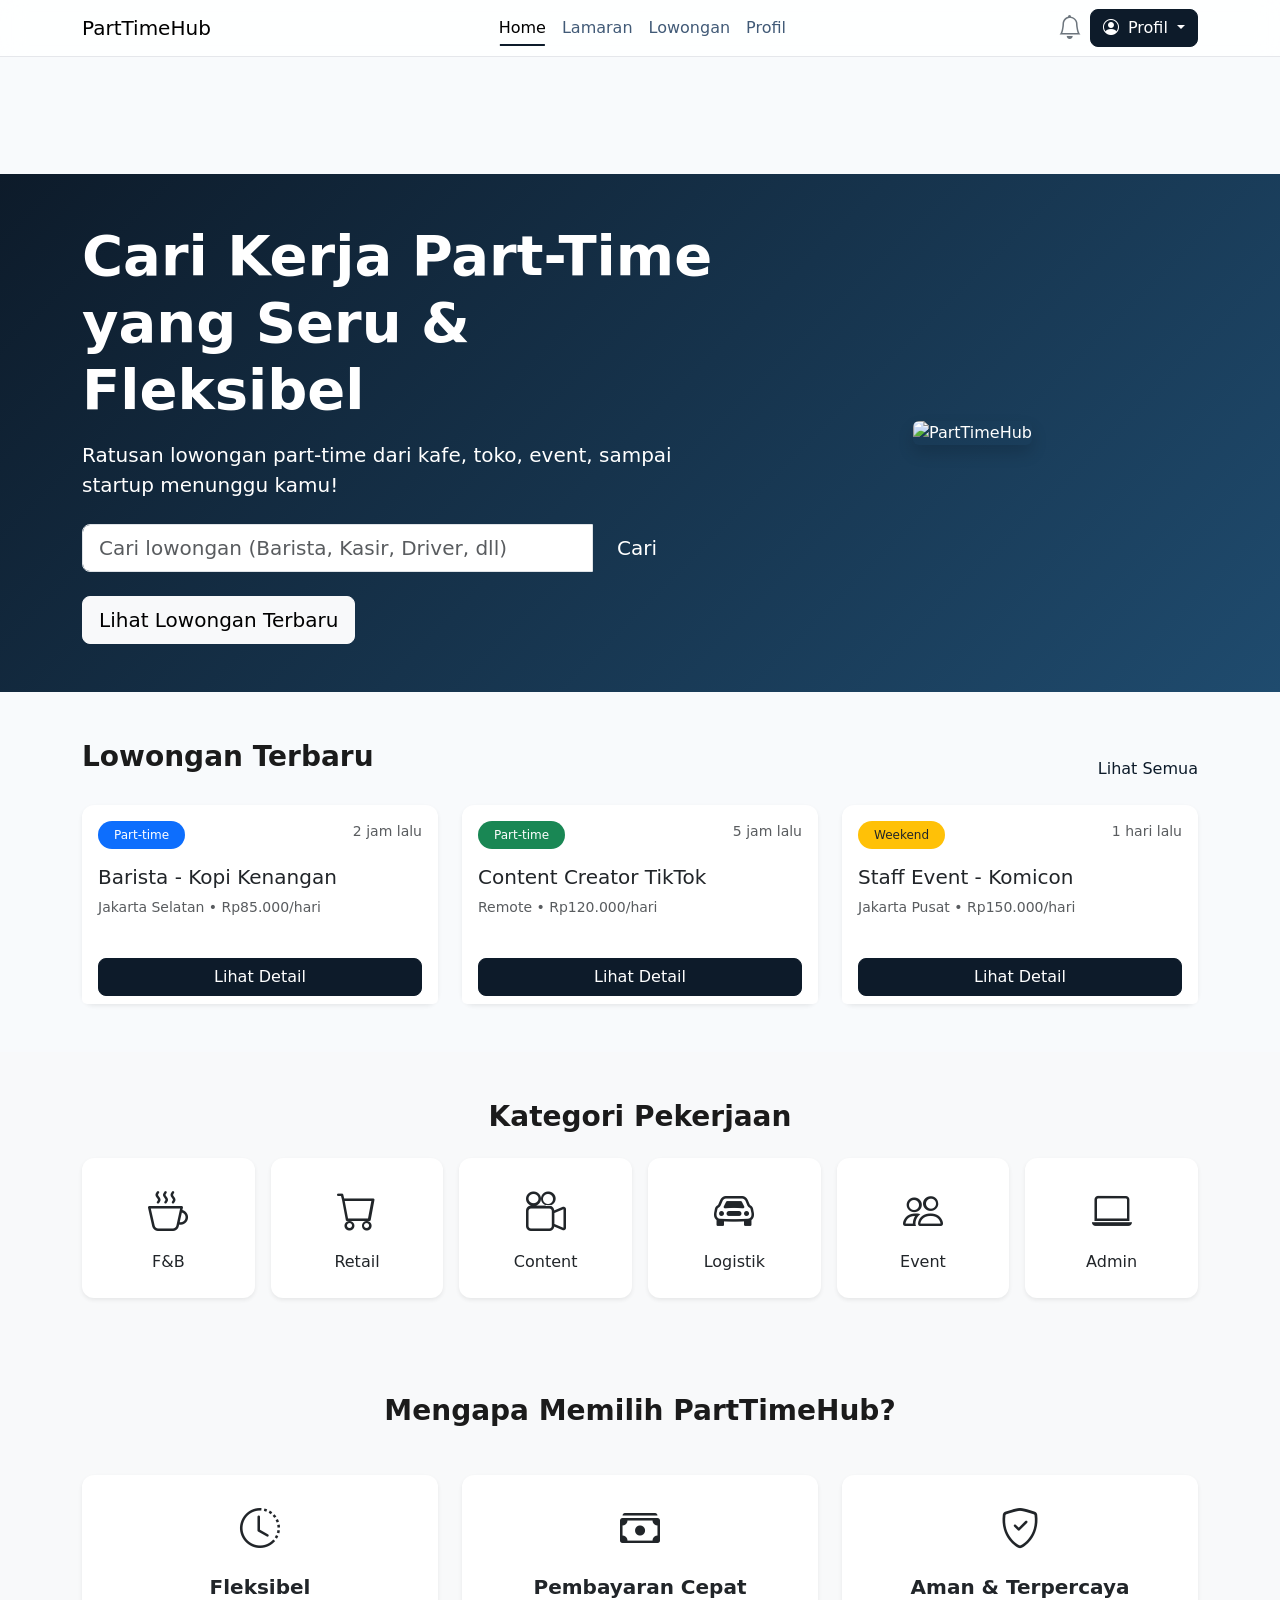
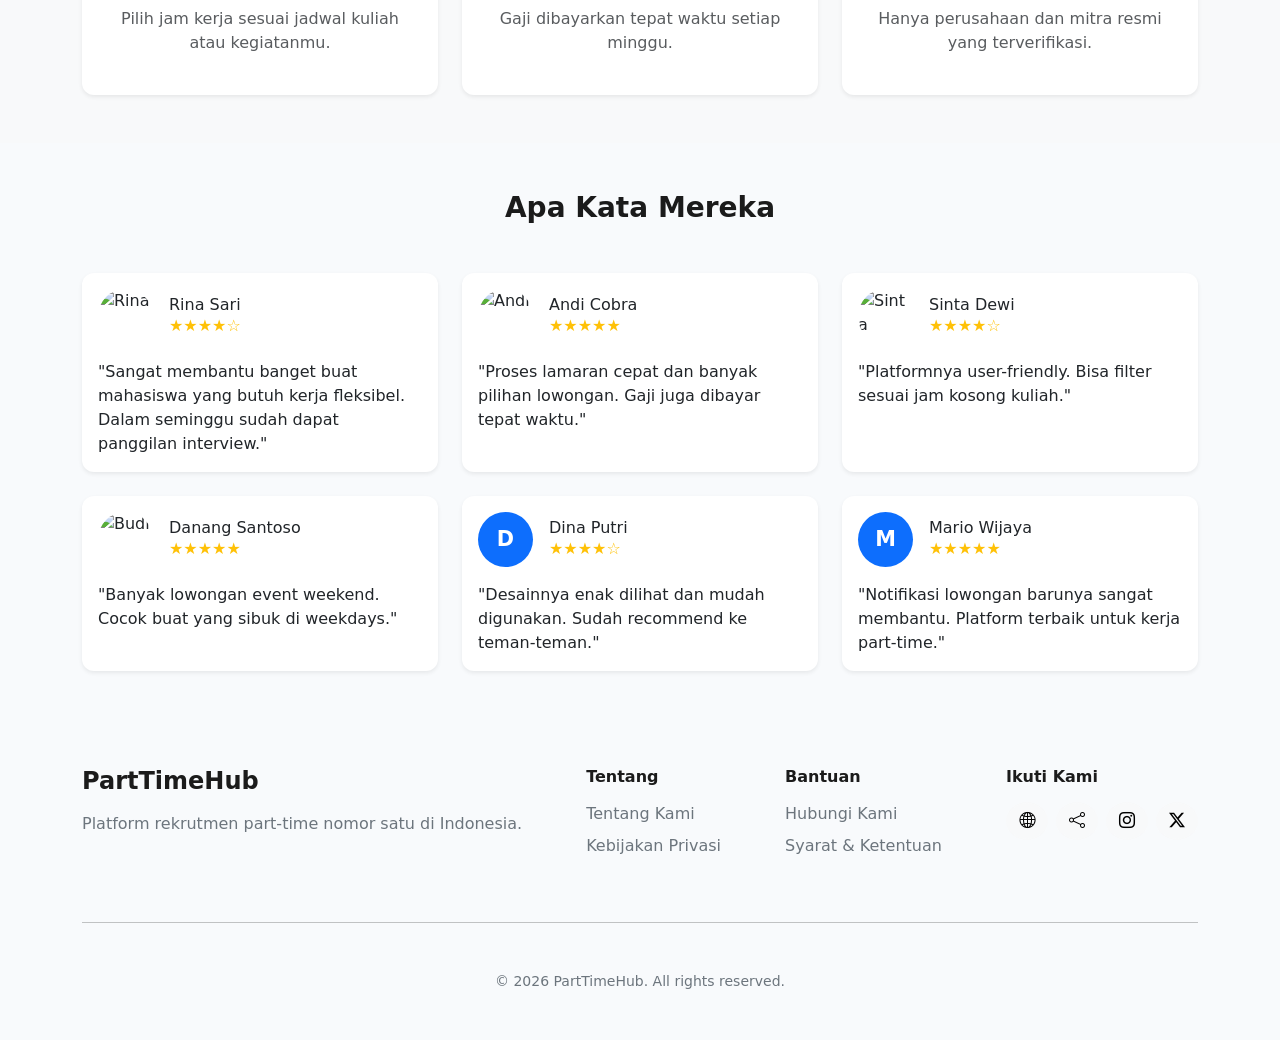
==== homepelamar.html @ 6fbb5d66 "Update homepelamar.html" ====
<!doctype html>
<html lang="en">
  <head>
    <meta charset="utf-8" />
    <meta name="viewport" content="width=device-width, initial-scale=1" />
    <title>PartTimeHub - Home Pelamar</title>
    <link href="https://cdn.jsdelivr.net/npm/bootstrap@5.3.8/dist/css/bootstrap.min.css" rel="stylesheet" />
    <link rel="stylesheet" href="https://cdn.jsdelivr.net/npm/bootstrap-icons@1.13.1/font/bootstrap-icons.min.css" />
    <link rel="stylesheet" href="style.css" />
  </head>
  <body>
    <!-- NAVBAR -->
    <nav class="navbar navbar-expand-lg fixed-top">
      <div class="container">
        <a class="navbar-brand" href="#">PartTimeHub</a>
        <div class="d-flex justify-content-between align-items-center">
          <ul class="navbar-nav">
            <li class="nav-item"><a class="nav-link active" href="homepelamar.html">Home</a></li>
            <li class="nav-item"><a class="nav-link" href="lamaranpelamar.html">Lamaran</a></li>
            <li class="nav-item"><a class="nav-link" href="lowonganpelamar.html">Lowongan</a></li>
            <li class="nav-item"><a class="nav-link" href="profilpelamar.html">Profil</a></li>
          </ul>
        </div>

        <div class="d-flex align-items-center gap-2">
          <i class="bi bi-bell fs-4 text-secondary"></i>
          <div class="dropdown">
            <button class="btn btn-primary dropdown-toggle" type="button" data-bs-toggle="dropdown">
              <i class="bi bi-person-circle me-1"></i> Profil
            </button>
            <ul class="dropdown-menu dropdown-menu-end">
              <li><a class="dropdown-item" href="profilpelamar.html">Profil Saya</a></li>
              <li><a class="dropdown-item" href="profilpelamar.html">Edit Profil</a></li>
              <li><hr class="dropdown-divider" /></li>
              <li><a class="dropdown-item text-danger" href="index.html">Keluar</a></li>
            </ul>
          </div>
        </div>
      </div>
    </nav>

    <!-- MAIN CONTENT -->
    <main style="margin-top: 90px;">
      
      <!-- HERO -->
      <section class="py-5" style="background: linear-gradient(135deg, #0d1b2a 0%, #1f4b6e 100%); color: white;">
        <div class="container">
          <div class="row align-items-center min-vh-75">
            <div class="col-lg-7">
              <h1 class="display-4 fw-bold mb-3">Cari Kerja Part-Time<br>yang Seru & Fleksibel</h1>
              <p class="lead mb-4">Ratusan lowongan part-time dari kafe, toko, event, sampai startup menunggu kamu!</p>
              
              <div class="input-group input-group-lg mb-4" style="max-width: 600px;">
                <input type="text" class="form-control" placeholder="Cari lowongan (Barista, Kasir, Driver, dll)" />
                <a href="lowonganpelamar.html" class="btn btn-accent px-4 text-white">Cari</a>
              </div>
              
              <a href="lowonganpelamar.html" class="btn btn-light btn-lg">Lihat Lowongan Terbaru</a>
            </div>
            <div class="col-lg-5 text-center">
              <img src="https://picsum.photos/id/1015/520/400" class="img-fluid rounded shadow" alt="PartTimeHub">
            </div>
          </div>
        </div>
      </section>

      <!-- LOWONGAN TERBARU -->
      <section class="py-5">
        <div class="container">
          <div class="d-flex justify-content-between align-items-end mb-4">
            <h3 class="fw-bold">Lowongan Terbaru</h3>
            <a href="lowonganpelamar.html" class="text-decoration-none">Lihat Semua</a>
          </div>
          
          <div class="row g-4">
            <div class="col-lg-4 col-md-6">
              <div class="card h-100 border-0 shadow-sm">
                <div class="card-body">
                  <div class="d-flex justify-content-between">
                    <span class="badge bg-primary">Part-time</span>
                    <span class="text-muted small">2 jam lalu</span>
                  </div>
                  <h5 class="mt-3 mb-2">Barista - Kopi Kenangan</h5>
                  <p class="text-muted small">Jakarta Selatan • Rp85.000/hari</p>
                </div>
                <div class="card-footer bg-white border-0">
                  <a href="lowonganpelamar.html" class="btn btn-primary w-100">Lihat Detail</a>
                </div>
              </div>
            </div>

            <div class="col-lg-4 col-md-6">
              <div class="card h-100 border-0 shadow-sm">
                <div class="card-body">
                  <div class="d-flex justify-content-between">
                    <span class="badge bg-success">Part-time</span>
                    <span class="text-muted small">5 jam lalu</span>
                  </div>
                  <h5 class="mt-3 mb-2">Content Creator TikTok</h5>
                  <p class="text-muted small">Remote • Rp120.000/hari</p>
                </div>
                <div class="card-footer bg-white border-0">
                  <a href="lowonganpelamar.html" class="btn btn-primary w-100">Lihat Detail</a>
                </div>
              </div>
            </div>

            <div class="col-lg-4 col-md-6">
              <div class="card h-100 border-0 shadow-sm">
                <div class="card-body">
                  <div class="d-flex justify-content-between">
                    <span class="badge bg-warning text-dark">Weekend</span>
                    <span class="text-muted small">1 hari lalu</span>
                  </div>
                  <h5 class="mt-3 mb-2">Staff Event - Komicon</h5>
                  <p class="text-muted small">Jakarta Pusat • Rp150.000/hari</p>
                </div>
                <div class="card-footer bg-white border-0">
                  <a href="lowonganpelamar.html" class="btn btn-primary w-100">Lihat Detail</a>
                </div>
              </div>
            </div>
          </div>
        </div>
      </section>

      <!-- KATEGORI -->
      <section class="py-5 bg-light">
        <div class="container">
          <h3 class="fw-bold text-center mb-4">Kategori Pekerjaan</h3>
          <div class="row g-3 text-center">
            <div class="col-6 col-md-3 col-lg-2"><div class="card h-100 py-4 border-0 shadow-sm"><i class="bi bi-cup-hot fs-1 text-accent"></i><p class="mt-2 mb-0 fw-medium">F&B</p></div></div>
            <div class="col-6 col-md-3 col-lg-2"><div class="card h-100 py-4 border-0 shadow-sm"><i class="bi bi-cart fs-1 text-accent"></i><p class="mt-2 mb-0 fw-medium">Retail</p></div></div>
            <div class="col-6 col-md-3 col-lg-2"><div class="card h-100 py-4 border-0 shadow-sm"><i class="bi bi-camera-reels fs-1 text-accent"></i><p class="mt-2 mb-0 fw-medium">Content</p></div></div>
            <div class="col-6 col-md-3 col-lg-2"><div class="card h-100 py-4 border-0 shadow-sm"><i class="bi bi-car-front fs-1 text-accent"></i><p class="mt-2 mb-0 fw-medium">Logistik</p></div></div>
            <div class="col-6 col-md-3 col-lg-2"><div class="card h-100 py-4 border-0 shadow-sm"><i class="bi bi-people fs-1 text-accent"></i><p class="mt-2 mb-0 fw-medium">Event</p></div></div>
            <div class="col-6 col-md-3 col-lg-2"><div class="card h-100 py-4 border-0 shadow-sm"><i class="bi bi-laptop fs-1 text-accent"></i><p class="mt-2 mb-0 fw-medium">Admin</p></div></div>
          </div>
        </div>
      </section>

            <!-- MENGAPA MEMILIH PARTTIMEHUB -->
      <section class="py-5 bg-light">
        <div class="container">
          <h3 class="fw-bold text-center mb-5">Mengapa Memilih PartTimeHub?</h3>
          <div class="row g-4">

            <div class="col-lg-4 col-md-6">
              <div class="card h-100 border-0 shadow-sm text-center p-4">
                <i class="bi bi-clock-history fs-1 text-accent mb-3"></i>
                <h5 class="fw-bold">Fleksibel</h5>
                <p class="text-muted">Pilih jam kerja sesuai jadwal kuliah atau kegiatanmu.</p>
              </div>
            </div>

            <div class="col-lg-4 col-md-6">
              <div class="card h-100 border-0 shadow-sm text-center p-4">
                <i class="bi bi-cash-stack fs-1 text-accent mb-3"></i>
                <h5 class="fw-bold">Pembayaran Cepat</h5>
                <p class="text-muted">Gaji dibayarkan tepat waktu setiap minggu.</p>
              </div>
            </div>

            <div class="col-lg-4 col-md-6">
              <div class="card h-100 border-0 shadow-sm text-center p-4">
                <i class="bi bi-shield-check fs-1 text-accent mb-3"></i>
                <h5 class="fw-bold">Aman & Terpercaya</h5>
                <p class="text-muted">Hanya perusahaan dan mitra resmi yang terverifikasi.</p>
              </div>
            </div>

          </div>
        </div>
      </section>

            <!-- REVIEW -->
      <section class="py-5">
        <div class="container">
          <h3 class="fw-bold text-center mb-5">Apa Kata Mereka</h3>
          
          <div class="row g-4">

            <!-- Foto Profil -->
            <div class="col-lg-4 col-md-6">
              <div class="card h-100 border-0 shadow-sm">
                <div class="card-body">
                  <div class="d-flex align-items-center mb-3">
                    <img src="https://encrypted-tbn0.gstatic.com/images?q=tbn:ANd9GcQ6HtnOno9IbTDYhmvbXClm6KJe0BynRRf1pZ3Mh5lPdQ&s" class="rounded-circle" width="55" height="55" alt="Rina">
                    <div class="ms-3">
                      <h6 class="mb-0">Rina Sari</h6>
                      <div class="text-warning">★★★★☆</div>
                    </div>
                  </div>
                  <p class="mb-0">"Sangat membantu banget buat mahasiswa yang butuh kerja fleksibel. Dalam seminggu sudah dapat panggilan interview."</p>
                </div>
              </div>
            </div>

            <div class="col-lg-4 col-md-6">
              <div class="card h-100 border-0 shadow-sm">
                <div class="card-body">
                  <div class="d-flex align-items-center mb-3">
                    <img src="https://encrypted-tbn0.gstatic.com/images?q=tbn:ANd9GcQN44lD7IvdKfataVqY8pbBdF7QvOU-wyWhz1LwLs17uihg-aZVG5OFeNk&s=10" class="rounded-circle" width="55" height="55" alt="Andi">
                    <div class="ms-3">
                      <h6 class="mb-0">Andi Cobra</h6>
                      <div class="text-warning">★★★★★</div>
                    </div>
                  </div>
                  <p class="mb-0">"Proses lamaran cepat dan banyak pilihan lowongan. Gaji juga dibayar tepat waktu."</p>
                </div>
              </div>
            </div>

            <div class="col-lg-4 col-md-6">
              <div class="card h-100 border-0 shadow-sm">
                <div class="card-body">
                  <div class="d-flex align-items-center mb-3">
                    <img src="https://i.pinimg.com/236x/d5/de/7b/d5de7b42560c95c752013aca3267345b.jpg" class="rounded-circle" width="55" height="55" alt="Sinta">
                    <div class="ms-3">
                      <h6 class="mb-0">Sinta Dewi</h6>
                      <div class="text-warning">★★★★☆</div>
                    </div>
                  </div>
                  <p class="mb-0">"Platformnya user-friendly. Bisa filter sesuai jam kosong kuliah."</p>
                </div>
              </div>
            </div>

            <div class="col-lg-4 col-md-6">
              <div class="card h-100 border-0 shadow-sm">
                <div class="card-body">
                  <div class="d-flex align-items-center mb-3">
                    <img src="https://encrypted-tbn0.gstatic.com/images?q=tbn:ANd9GcTEp83tcfi84MyHrpbs8O5TTGmdVVI8pF9ZLukH0fkGiST_4VVEjJopps4&s=10" class="rounded-circle" width="55" height="55" alt="Budi">
                    <div class="ms-3">
                      <h6 class="mb-0">Danang Santoso</h6>
                      <div class="text-warning">★★★★★</div>
                    </div>
                  </div>
                  <p class="mb-0">"Banyak lowongan event weekend. Cocok buat yang sibuk di weekdays."</p>
                </div>
              </div>
            </div>

            <!-- Avatar Inisial -->
            <div class="col-lg-4 col-md-6">
              <div class="card h-100 border-0 shadow-sm">
                <div class="card-body">
                  <div class="d-flex align-items-center mb-3">
                    <div class="rounded-circle bg-primary text-white d-flex align-items-center justify-content-center fw-bold" style="width: 55px; height: 55px; font-size: 1.3rem;">D</div>
                    <div class="ms-3">
                      <h6 class="mb-0">Dina Putri</h6>
                      <div class="text-warning">★★★★☆</div>
                    </div>
                  </div>
                  <p class="mb-0">"Desainnya enak dilihat dan mudah digunakan. Sudah recommend ke teman-teman."</p>
                </div>
              </div>
            </div>

            <div class="col-lg-4 col-md-6">
              <div class="card h-100 border-0 shadow-sm">
                <div class="card-body">
                  <div class="d-flex align-items-center mb-3">
                    <div class="rounded-circle bg-primary text-white d-flex align-items-center justify-content-center fw-bold" style="width: 55px; height: 55px; font-size: 1.3rem;">M</div>
                    <div class="ms-3">
                      <h6 class="mb-0">Mario Wijaya</h6>
                      <div class="text-warning">★★★★★</div>
                    </div>
                  </div>
                  <p class="mb-0">"Notifikasi lowongan barunya sangat membantu. Platform terbaik untuk kerja part-time."</p>
                </div>
              </div>
            </div>

          </div>
        </div>
      </section>
    </main>

    <!-- FOOTER -->
    <section class="footer py-5">
      <div class="container">
        <div class="row gy-4 justify-content-between">
          <div class="col-auto">
            <h4 class="fw-bold mb-3">PartTimeHub</h4>
            <p class="text-secondary mb-0">Platform rekrutmen part-time nomor satu di Indonesia.</p>
          </div>
          <div class="col-auto">
            <h6 class="fw-bold mb-3">Tentang</h6>
            <ul class="list-unstyled">
              <li class="mb-2"><a href="#" class="text-decoration-none text-secondary">Tentang Kami</a></li>
              <li><a href="#" class="text-decoration-none text-secondary">Kebijakan Privasi</a></li>
            </ul>
          </div>
          <div class="col-auto">
            <h6 class="fw-bold mb-3">Bantuan</h6>
            <ul class="list-unstyled">
              <li class="mb-2"><a href="#" class="text-decoration-none text-secondary">Hubungi Kami</a></li>
              <li><a href="#" class="text-decoration-none text-secondary">Syarat & Ketentuan</a></li>
            </ul>
          </div>
          <div class="col-auto">
            <h6 class="fw-bold mb-3">Ikuti Kami</h6>
            <div class="d-flex gap-2">
              <a href="#" class="btn btn-light rounded-circle"><i class="bi bi-globe2"></i></a>
              <a href="#" class="btn btn-light rounded-circle"><i class="bi bi-share"></i></a>
              <a href="#" class="btn btn-light rounded-circle"><i class="bi bi-instagram"></i></a>
              <a href="#" class="btn btn-light rounded-circle"><i class="bi bi-twitter-x"></i></a>
            </div>
          </div>
        </div>
        <hr class="my-5" />
        <p class="text-center text-secondary small mb-0">© 2026 PartTimeHub. All rights reserved.</p>
      </div>
    </section>

    <script src="https://cdn.jsdelivr.net/npm/bootstrap@5.3.8/dist/js/bootstrap.bundle.min.js"></script>
  </body>
</html>
---- style.css ----
:root {
  /* Text */
  --black: #1b1b1b;
  --black-75: rgba(27, 27, 27, 0.75);
  --black-50: rgba(27, 27, 27, 0.5);

  /* Primary (Navy) */
  --primary: #0d1b2a;
  --primary-hover: #182638;
  --primary-light: #415a77;
  --primary-75: rgba(13, 27, 42, 0.75);
  --primary-50: rgba(13, 27, 42, 0.5);

  /* Accent (Mint) */
  --accent: #2ec4b6;
  --accent-hover: #26b3a7;
  --accent-light: #a8e6cf;
  --accent-75: rgba(46, 196, 182, 0.75);
  --accent-50: rgba(46, 196, 182, 0.5);

  /* Danger */
  --red: #ff2b2b;
  --red-50: rgba(255, 43, 43, 0.5);

  /* Background */
  --background: #f8fafc;
  --surface: #ffffff;
  --surface-secondary: #f1f5f9;

  /* Gradient */

  --gradient-primary: linear-gradient(
    135deg,
    #0d1b2a 0%,
    #1f4b6e 55%,
    #2ec4b6 100%
  );

  --gradient-light: linear-gradient(
    135deg,
    #415a77 10%,
    #2ec4b6 100%,
    #a8e6cf 100%
  );

  /* Border */
  --stroke: #e5e7eb;

  /* Radius */
  --radius-sm: 8px;
  --radius-md: 12px;
  --radius-lg: 16px;

  /* Transition */
  --transition: all 0.3s ease;
}

/* Global */

body {
  background: var(--background);
  color: var(--black);
  padding-top: 84px; /* offset navbar fixed-top */
}

/* Card */
.card {
  background: var(--surface);
  border-radius: var(--radius-md);
  box-shadow: 0 4px 15px rgba(0, 0, 0, 0.06);
  border: 1px solid var(--stroke);
}

.text-primary {
  color: var(--primary) !important;
}

/* Button */

.btn {
  border-radius: var(--radius-sm);
  font-weight: 500;
  transition: var(--transition);
}

/* Primary */

.btn-primary {
  background-color: var(--primary);
  border-color: var(--primary);
  color: #fff;
}

.btn-primary:hover,
.btn-primary:focus,
.btn-primary:active,
.btn-primary.active {
  background-color: var(--primary-hover) !important;
  border-color: var(--primary-hover) !important;
  color: #fff;
}

/* Outline Primary */

.btn-outline-primary {
  color: var(--primary);
  border-color: var(--primary);
}

.btn-outline-primary:hover,
.btn-outline-primary:focus {
  background-color: var(--primary);
  border-color: var(--primary);
  color: #fff;
}

/* Success */

.btn-success {
  background-color: var(--accent);
  border-color: var(--accent);
  color: #fff;
}

.btn-success:hover,
.btn-success:focus {
  background-color: var(--accent-hover) !important;
  border-color: var(--accent-hover) !important;
  color: #fff;
}

/* Danger */

.btn-danger {
  background-color: var(--red);
  border-color: var(--red);
  color: #fff;
}

.btn-danger:hover,
.btn-danger:focus {
  filter: brightness(90%);
}

/* Badge */

.badge {
  background-color: var(--primary-light);
  color: #fff;
  border-radius: 999px;
  font-weight: 500;
  padding: 0.5rem 1rem;
}

/* Link */

a {
  color: var(--primary);
  text-decoration: none;
  transition: var(--transition);
}

a:hover {
  color: var(--primary-hover);
}

.navbar {
  background-color: rgba(255, 255, 255, 0.85);
  backdrop-filter: blur(12px);
  -webkit-backdrop-filter: blur(12px);
  border-bottom: 1px solid var(--stroke);
}

.navbar .nav-link {
  color: var(--primary-light);
  font-weight: 500;
  transition: all 0.3s ease;
}

.navbar .nav-link:hover {
  color: var(--primary);
}

.navbar .nav-link {
  position: relative;
  color: var(--primary-light);
  font-weight: 500;
}

.navbar .nav-link::after {
  content: "";
  position: absolute;
  left: 50%;
  bottom: 2px;
  width: 0;
  height: 2px;
  background-color: var(--primary);
  transform: translateX(-50%);
  transition: width 0.3s ease;
}

.navbar .nav-link.active::after {
  width: 70%;
}

<<<<<<< HEAD
/* Page: kopikenangan.html (Detail Lowongan) */

.btn-back {
  color: var(--primary-light);
  font-weight: 500;
}

.btn-back:hover {
  color: var(--primary);
}

/* Placeholder Gambar */
.img-placeholder {
  position: relative;
  display: flex;
  align-items: center;
  justify-content: center;
  width: 100%;
  height: 100%;
  min-height: 100px;
  background-color: var(--surface-secondary);
  background-image: linear-gradient(
      45deg,
      transparent 100%,
      var(--stroke) 49%,
      var(--stroke) 51%,
      transparent 100%
    ),
    linear-gradient(
      -45deg,
      transparent 100%,
      var(--stroke) 49%,
      var(--stroke) 51%,
      transparent 100%
    );
  border: 1px solid var(--stroke);
  border-radius: var(--radius-md);
  overflow: hidden;
}

.img-placeholder img {
  position: absolute;
  inset: 0;
  z-index: 2;
  width: 100%;
  height: 100%;
  object-fit: cover;
}

.logo-placeholder {
  width: 100px;
  height: 72px;
  border-radius: var(--radius-sm);
  flex-shrink: 0;
}

.cover-placeholder {
  min-height: 260px;
}

.gallery-placeholder {
  min-height: 180px;
}

/* Info Card */
.info-card {
  text-align: center;
  padding: 1.25rem 1rem;
  height: 100%;
}

.info-card .info-icon {
  width: 44px;
  height: 44px;
  border-radius: 50%;
  background: var(--surface-secondary);
  color: var(--primary);
  display: flex;
  align-items: center;
  justify-content: center;
  margin: 0 auto 0.6rem;
  font-size: 1.1rem;
}

.info-card .info-label {
  font-size: 0.8rem;
  color: var(--black-50);
  margin-bottom: 0.1rem;
}

.info-card .info-value {
  font-weight: 600;
}

/* Checklist */
.check-list {
  list-style: none;
  padding-left: 0;
}

.check-list li {
  display: flex;
  align-items: center;
  gap: 0.6rem;
  margin-bottom: 0.6rem;
}

.check-list i {
  color: var(--accent);
  font-size: 1.1rem;
}

/* Job Card */
.job-card {
  padding: 1.25rem 1.5rem;
  height: 100%;
}

.job-card-featured {
  border: 1.5px solid var(--accent);
}

.badge-featured {
  background: var(--accent);
  color: #fff;
  font-size: 0.7rem;
  letter-spacing: 0.03em;
  padding: 0.3rem 0.65rem;
}

.job-meta {
  font-size: 0.85rem;
  color: var(--black-50);
}

.job-meta i {
  color: var(--primary-light);
  margin-right: 0.25rem;
}

.job-tag {
  font-size: 0.75rem;
  color: var(--black-50);
}

.job-price {
  font-weight: 700;
  color: var(--primary);
}

.job-arrow {
  width: 36px;
  height: 36px;
  border-radius: 50%;
  background: var(--surface-secondary);
  color: var(--primary);
  display: flex;
  align-items: center;
  justify-content: center;
  transition: var(--transition);
}

.job-card:hover .job-arrow {
  background: var(--primary);
  color: #fff;
}

/* Benefit Card */
.benefit-card {
  text-align: center;
  padding: 1.5rem 1rem;
  height: 100%;
}

.benefit-card .benefit-icon {
  width: 48px;
  height: 48px;
  border-radius: 50%;
  background: var(--accent-light);
  color: var(--primary);
  display: flex;
  align-items: center;
  justify-content: center;
  margin: 0 auto 0.75rem;
  font-size: 1.2rem;
}

.benefit-card .benefit-title {
  font-weight: 600;
  font-size: 0.95rem;
}

/* Requirement Item */
.requirement-item {
  display: flex;
  flex-direction: row;
  align-items: flex-start;
  gap: 0.75rem;
  margin-bottom: 1.15rem;
}

.requirement-item i {
  color: var(--accent);
  font-size: 1.2rem;
  margin-top: 0.15rem;
}

.requirement-item .req-title {
  font-weight: 600;
  margin-bottom: 0.1rem;
}

.requirement-item .req-desc {
  font-size: 0.85rem;
  color: var(--black-50);
}

/* Document Item */
.doc-item {
  display: flex;
  flex-direction: row;
  align-items: center;
  gap: 0.75rem;
  padding: 0.9rem 1.1rem;
  margin-bottom: 0.75rem;
}

.doc-item i {
  color: var(--primary);
  font-size: 1.15rem;
}

.doc-info-card {
  display: block;
  padding: 1.5rem;
  height: 100%;
}

.doc-info-card .pdf-icon {
  width: 44px;
  height: 44px;
  border-radius: var(--radius-sm);
  background: var(--surface-secondary);
  color: var(--red);
  display: flex;
  align-items: center;
  justify-content: center;
  font-size: 1.2rem;
  margin-bottom: 0.75rem;
}

.doc-info-card p {
  font-size: 0.9rem;
  color: var(--black-75);
}

.badge-max-size {
  display: inline-block;
  width: auto;
  align-self: flex-start;
  background: var(--primary);
  color: #fff;
  font-weight: 500;
}

/* CTA Section */
.cta-section {
  background: var(--gradient-primary);
  border-radius: var(--radius-lg);
}

.cta-section h2 {
  color: #fff;
}

.cta-section p {
  color: rgba(255, 255, 255, 0.75);
}

.cta-note {
  font-size: 0.8rem;
  color: rgba(255, 255, 255, 0.6);
=======
li.page-item.active .page-link {
  background: var(--primary);
  border-color: var(--primary);
>>>>>>> 4b3c7461b853a84ce70b5e383836472ff062f668
}
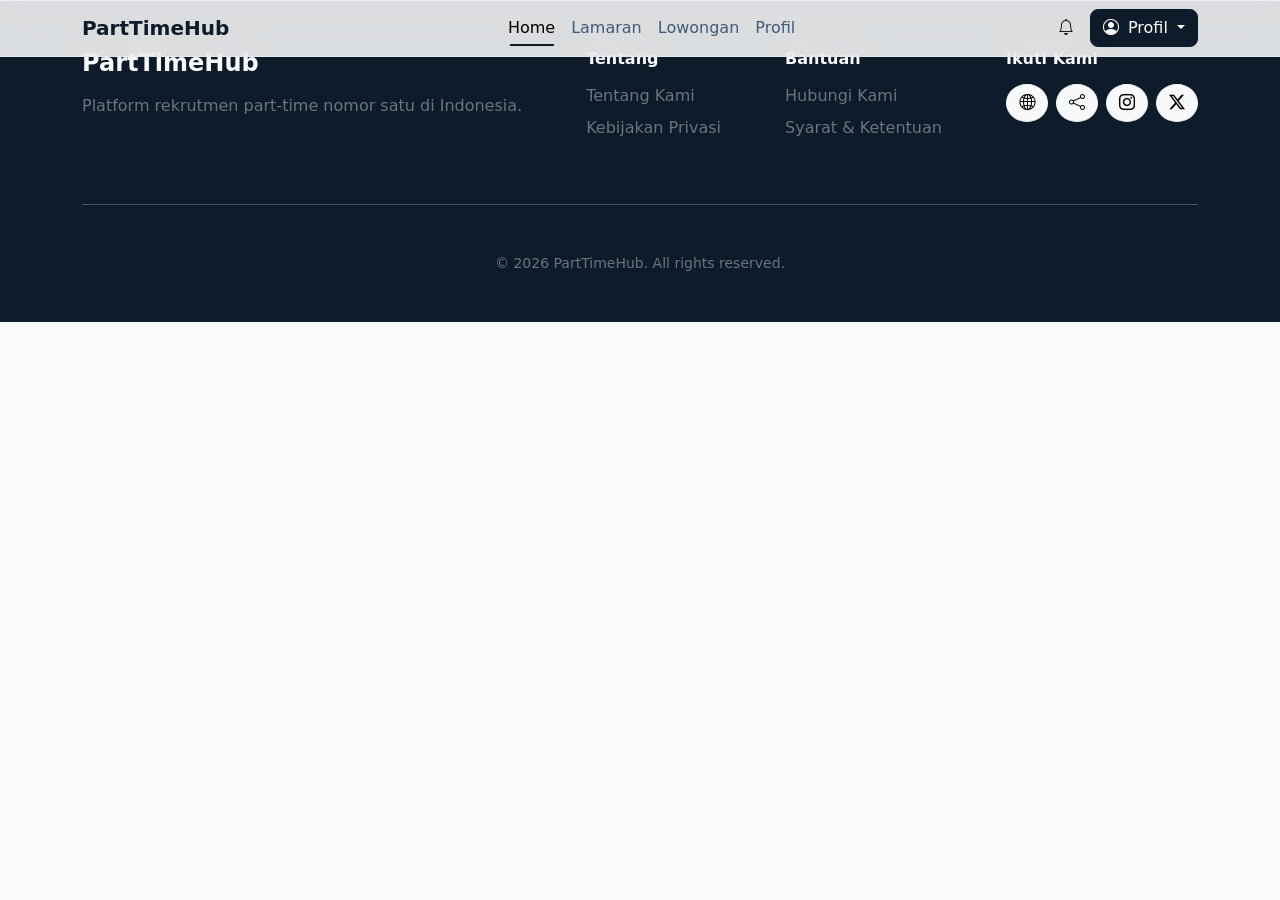
==== commit dfa4f2e3: "mengedit semua html, membuat navbar jadi responsif, menambahkan profil html untuk pelamar dan pemili" ====
--- a/homepelamar.html
+++ b/homepelamar.html
@@ -3,317 +3,161 @@
   <head>
     <meta charset="utf-8" />
     <meta name="viewport" content="width=device-width, initial-scale=1" />
-    <title>PartTimeHub - Home Pelamar</title>
-    <link href="https://cdn.jsdelivr.net/npm/bootstrap@5.3.8/dist/css/bootstrap.min.css" rel="stylesheet" />
-    <link rel="stylesheet" href="https://cdn.jsdelivr.net/npm/bootstrap-icons@1.13.1/font/bootstrap-icons.min.css" />
+    <title>Pelamar</title>
+    <link
+      href="https://cdn.jsdelivr.net/npm/bootstrap@5.3.8/dist/css/bootstrap.min.css"
+      rel="stylesheet"
+      integrity="sha384-sRIl4kxILFvY47J16cr9ZwB07vP4J8+LH7qKQnuqkuIAvNWLzeN8tE5YBujZqJLB"
+      crossorigin="anonymous"
+    />
+    <link
+      rel="stylesheet"
+      href="https://cdn.jsdelivr.net/npm/bootstrap-icons@1.13.1/font/bootstrap-icons.min.css"
+    />
     <link rel="stylesheet" href="style.css" />
   </head>
+  <style></style>
   <body>
-    <!-- NAVBAR -->
     <nav class="navbar navbar-expand-lg fixed-top">
       <div class="container">
-        <a class="navbar-brand" href="#">PartTimeHub</a>
-        <div class="d-flex justify-content-between align-items-center">
-          <ul class="navbar-nav">
-            <li class="nav-item"><a class="nav-link active" href="homepelamar.html">Home</a></li>
-            <li class="nav-item"><a class="nav-link" href="lamaranpelamar.html">Lamaran</a></li>
-            <li class="nav-item"><a class="nav-link" href="lowonganpelamar.html">Lowongan</a></li>
-            <li class="nav-item"><a class="nav-link" href="profilpelamar.html">Profil</a></li>
+        <a class="navbar-brand">PartTimeHub</a>
+        <button
+          class="navbar-toggler"
+          type="button"
+          data-bs-toggle="collapse"
+          data-bs-target="#navbarMenu"
+          aria-controls="navbarMenu"
+          aria-expanded="false"
+          aria-label="Toggle navigation"
+        >
+          <span class="navbar-toggler-icon"></span>
+        </button>
+        <div class="collapse navbar-collapse" id="navbarMenu">
+          <ul class="navbar-nav mx-auto">
+            <li class="nav-item">
+              <a
+                class="nav-link active"
+                aria-current="page"
+                href="homepelamar.html"
+                >Home</a
+              >
+            </li>
+            <li class="nav-item">
+              <a class="nav-link" href="lamaranpelamar.html">Lamaran</a>
+            </li>
+            <li class="nav-item">
+              <a class="nav-link" href="lowonganpelamar.html">Lowongan</a>
+            </li>
+            <li class="nav-item">
+              <a class="nav-link" href="profilpelamar.html">Profil</a>
+            </li>
           </ul>
-        </div>
-
-        <div class="d-flex align-items-center gap-2">
-          <i class="bi bi-bell fs-4 text-secondary"></i>
-          <div class="dropdown">
-            <button class="btn btn-primary dropdown-toggle" type="button" data-bs-toggle="dropdown">
-              <i class="bi bi-person-circle me-1"></i> Profil
-            </button>
-            <ul class="dropdown-menu dropdown-menu-end">
-              <li><a class="dropdown-item" href="profilpelamar.html">Profil Saya</a></li>
-              <li><a class="dropdown-item" href="profilpelamar.html">Edit Profil</a></li>
-              <li><hr class="dropdown-divider" /></li>
-              <li><a class="dropdown-item text-danger" href="index.html">Keluar</a></li>
-            </ul>
+          <div class="d-flex align-items-center gap-3">
+            <i class="bi bi-bell"></i>
+            <div class="dropdown">
+              <button
+                class="btn btn-primary dropdown-toggle"
+                type="button"
+                data-bs-toggle="dropdown"
+                aria-expanded="false"
+              >
+                <i class="bi bi-person-circle me-1"></i>
+                Profil
+              </button>
+              <ul class="dropdown-menu dropdown-menu-end">
+                <li>
+                  <a class="dropdown-item" href="profilpelamar.html">
+                    Profil Saya
+                  </a>
+                </li>
+                <li>
+                  <a class="dropdown-item" href="profilpelamar.html">
+                    Edit Profil
+                  </a>
+                </li>
+                <li>
+                  <hr class="dropdown-divider" />
+                </li>
+                <li>
+                  <a class="dropdown-item text-danger" href="index.html">
+                    Keluar
+                  </a>
+                </li>
+              </ul>
+            </div>
           </div>
         </div>
       </div>
     </nav>
 
-    <!-- MAIN CONTENT -->
-    <main style="margin-top: 90px;">
-      
-      <!-- HERO -->
-      <section class="py-5" style="background: linear-gradient(135deg, #0d1b2a 0%, #1f4b6e 100%); color: white;">
-        <div class="container">
-          <div class="row align-items-center min-vh-75">
-            <div class="col-lg-7">
-              <h1 class="display-4 fw-bold mb-3">Cari Kerja Part-Time<br>yang Seru & Fleksibel</h1>
-              <p class="lead mb-4">Ratusan lowongan part-time dari kafe, toko, event, sampai startup menunggu kamu!</p>
-              
-              <div class="input-group input-group-lg mb-4" style="max-width: 600px;">
-                <input type="text" class="form-control" placeholder="Cari lowongan (Barista, Kasir, Driver, dll)" />
-                <a href="lowonganpelamar.html" class="btn btn-accent px-4 text-white">Cari</a>
-              </div>
-              
-              <a href="lowonganpelamar.html" class="btn btn-light btn-lg">Lihat Lowongan Terbaru</a>
-            </div>
-            <div class="col-lg-5 text-center">
-              <img src="https://picsum.photos/id/1015/520/400" class="img-fluid rounded shadow" alt="PartTimeHub">
-            </div>
-          </div>
-        </div>
-      </section>
-
-      <!-- LOWONGAN TERBARU -->
-      <section class="py-5">
-        <div class="container">
-          <div class="d-flex justify-content-between align-items-end mb-4">
-            <h3 class="fw-bold">Lowongan Terbaru</h3>
-            <a href="lowonganpelamar.html" class="text-decoration-none">Lihat Semua</a>
-          </div>
-          
-          <div class="row g-4">
-            <div class="col-lg-4 col-md-6">
-              <div class="card h-100 border-0 shadow-sm">
-                <div class="card-body">
-                  <div class="d-flex justify-content-between">
-                    <span class="badge bg-primary">Part-time</span>
-                    <span class="text-muted small">2 jam lalu</span>
-                  </div>
-                  <h5 class="mt-3 mb-2">Barista - Kopi Kenangan</h5>
-                  <p class="text-muted small">Jakarta Selatan • Rp85.000/hari</p>
-                </div>
-                <div class="card-footer bg-white border-0">
-                  <a href="lowonganpelamar.html" class="btn btn-primary w-100">Lihat Detail</a>
-                </div>
-              </div>
-            </div>
-
-            <div class="col-lg-4 col-md-6">
-              <div class="card h-100 border-0 shadow-sm">
-                <div class="card-body">
-                  <div class="d-flex justify-content-between">
-                    <span class="badge bg-success">Part-time</span>
-                    <span class="text-muted small">5 jam lalu</span>
-                  </div>
-                  <h5 class="mt-3 mb-2">Content Creator TikTok</h5>
-                  <p class="text-muted small">Remote • Rp120.000/hari</p>
-                </div>
-                <div class="card-footer bg-white border-0">
-                  <a href="lowonganpelamar.html" class="btn btn-primary w-100">Lihat Detail</a>
-                </div>
-              </div>
-            </div>
-
-            <div class="col-lg-4 col-md-6">
-              <div class="card h-100 border-0 shadow-sm">
-                <div class="card-body">
-                  <div class="d-flex justify-content-between">
-                    <span class="badge bg-warning text-dark">Weekend</span>
-                    <span class="text-muted small">1 hari lalu</span>
-                  </div>
-                  <h5 class="mt-3 mb-2">Staff Event - Komicon</h5>
-                  <p class="text-muted small">Jakarta Pusat • Rp150.000/hari</p>
-                </div>
-                <div class="card-footer bg-white border-0">
-                  <a href="lowonganpelamar.html" class="btn btn-primary w-100">Lihat Detail</a>
-                </div>
-              </div>
-            </div>
-          </div>
-        </div>
-      </section>
-
-      <!-- KATEGORI -->
-      <section class="py-5 bg-light">
-        <div class="container">
-          <h3 class="fw-bold text-center mb-4">Kategori Pekerjaan</h3>
-          <div class="row g-3 text-center">
-            <div class="col-6 col-md-3 col-lg-2"><div class="card h-100 py-4 border-0 shadow-sm"><i class="bi bi-cup-hot fs-1 text-accent"></i><p class="mt-2 mb-0 fw-medium">F&B</p></div></div>
-            <div class="col-6 col-md-3 col-lg-2"><div class="card h-100 py-4 border-0 shadow-sm"><i class="bi bi-cart fs-1 text-accent"></i><p class="mt-2 mb-0 fw-medium">Retail</p></div></div>
-            <div class="col-6 col-md-3 col-lg-2"><div class="card h-100 py-4 border-0 shadow-sm"><i class="bi bi-camera-reels fs-1 text-accent"></i><p class="mt-2 mb-0 fw-medium">Content</p></div></div>
-            <div class="col-6 col-md-3 col-lg-2"><div class="card h-100 py-4 border-0 shadow-sm"><i class="bi bi-car-front fs-1 text-accent"></i><p class="mt-2 mb-0 fw-medium">Logistik</p></div></div>
-            <div class="col-6 col-md-3 col-lg-2"><div class="card h-100 py-4 border-0 shadow-sm"><i class="bi bi-people fs-1 text-accent"></i><p class="mt-2 mb-0 fw-medium">Event</p></div></div>
-            <div class="col-6 col-md-3 col-lg-2"><div class="card h-100 py-4 border-0 shadow-sm"><i class="bi bi-laptop fs-1 text-accent"></i><p class="mt-2 mb-0 fw-medium">Admin</p></div></div>
-          </div>
-        </div>
-      </section>
-
-            <!-- MENGAPA MEMILIH PARTTIMEHUB -->
-      <section class="py-5 bg-light">
-        <div class="container">
-          <h3 class="fw-bold text-center mb-5">Mengapa Memilih PartTimeHub?</h3>
-          <div class="row g-4">
-
-            <div class="col-lg-4 col-md-6">
-              <div class="card h-100 border-0 shadow-sm text-center p-4">
-                <i class="bi bi-clock-history fs-1 text-accent mb-3"></i>
-                <h5 class="fw-bold">Fleksibel</h5>
-                <p class="text-muted">Pilih jam kerja sesuai jadwal kuliah atau kegiatanmu.</p>
-              </div>
-            </div>
-
-            <div class="col-lg-4 col-md-6">
-              <div class="card h-100 border-0 shadow-sm text-center p-4">
-                <i class="bi bi-cash-stack fs-1 text-accent mb-3"></i>
-                <h5 class="fw-bold">Pembayaran Cepat</h5>
-                <p class="text-muted">Gaji dibayarkan tepat waktu setiap minggu.</p>
-              </div>
-            </div>
-
-            <div class="col-lg-4 col-md-6">
-              <div class="card h-100 border-0 shadow-sm text-center p-4">
-                <i class="bi bi-shield-check fs-1 text-accent mb-3"></i>
-                <h5 class="fw-bold">Aman & Terpercaya</h5>
-                <p class="text-muted">Hanya perusahaan dan mitra resmi yang terverifikasi.</p>
-              </div>
-            </div>
-
-          </div>
-        </div>
-      </section>
-
-            <!-- REVIEW -->
-      <section class="py-5">
-        <div class="container">
-          <h3 class="fw-bold text-center mb-5">Apa Kata Mereka</h3>
-          
-          <div class="row g-4">
-
-            <!-- Foto Profil -->
-            <div class="col-lg-4 col-md-6">
-              <div class="card h-100 border-0 shadow-sm">
-                <div class="card-body">
-                  <div class="d-flex align-items-center mb-3">
-                    <img src="https://encrypted-tbn0.gstatic.com/images?q=tbn:ANd9GcQ6HtnOno9IbTDYhmvbXClm6KJe0BynRRf1pZ3Mh5lPdQ&s" class="rounded-circle" width="55" height="55" alt="Rina">
-                    <div class="ms-3">
-                      <h6 class="mb-0">Rina Sari</h6>
-                      <div class="text-warning">★★★★☆</div>
-                    </div>
-                  </div>
-                  <p class="mb-0">"Sangat membantu banget buat mahasiswa yang butuh kerja fleksibel. Dalam seminggu sudah dapat panggilan interview."</p>
-                </div>
-              </div>
-            </div>
-
-            <div class="col-lg-4 col-md-6">
-              <div class="card h-100 border-0 shadow-sm">
-                <div class="card-body">
-                  <div class="d-flex align-items-center mb-3">
-                    <img src="https://encrypted-tbn0.gstatic.com/images?q=tbn:ANd9GcQN44lD7IvdKfataVqY8pbBdF7QvOU-wyWhz1LwLs17uihg-aZVG5OFeNk&s=10" class="rounded-circle" width="55" height="55" alt="Andi">
-                    <div class="ms-3">
-                      <h6 class="mb-0">Andi Cobra</h6>
-                      <div class="text-warning">★★★★★</div>
-                    </div>
-                  </div>
-                  <p class="mb-0">"Proses lamaran cepat dan banyak pilihan lowongan. Gaji juga dibayar tepat waktu."</p>
-                </div>
-              </div>
-            </div>
-
-            <div class="col-lg-4 col-md-6">
-              <div class="card h-100 border-0 shadow-sm">
-                <div class="card-body">
-                  <div class="d-flex align-items-center mb-3">
-                    <img src="https://i.pinimg.com/236x/d5/de/7b/d5de7b42560c95c752013aca3267345b.jpg" class="rounded-circle" width="55" height="55" alt="Sinta">
-                    <div class="ms-3">
-                      <h6 class="mb-0">Sinta Dewi</h6>
-                      <div class="text-warning">★★★★☆</div>
-                    </div>
-                  </div>
-                  <p class="mb-0">"Platformnya user-friendly. Bisa filter sesuai jam kosong kuliah."</p>
-                </div>
-              </div>
-            </div>
-
-            <div class="col-lg-4 col-md-6">
-              <div class="card h-100 border-0 shadow-sm">
-                <div class="card-body">
-                  <div class="d-flex align-items-center mb-3">
-                    <img src="https://encrypted-tbn0.gstatic.com/images?q=tbn:ANd9GcTEp83tcfi84MyHrpbs8O5TTGmdVVI8pF9ZLukH0fkGiST_4VVEjJopps4&s=10" class="rounded-circle" width="55" height="55" alt="Budi">
-                    <div class="ms-3">
-                      <h6 class="mb-0">Danang Santoso</h6>
-                      <div class="text-warning">★★★★★</div>
-                    </div>
-                  </div>
-                  <p class="mb-0">"Banyak lowongan event weekend. Cocok buat yang sibuk di weekdays."</p>
-                </div>
-              </div>
-            </div>
-
-            <!-- Avatar Inisial -->
-            <div class="col-lg-4 col-md-6">
-              <div class="card h-100 border-0 shadow-sm">
-                <div class="card-body">
-                  <div class="d-flex align-items-center mb-3">
-                    <div class="rounded-circle bg-primary text-white d-flex align-items-center justify-content-center fw-bold" style="width: 55px; height: 55px; font-size: 1.3rem;">D</div>
-                    <div class="ms-3">
-                      <h6 class="mb-0">Dina Putri</h6>
-                      <div class="text-warning">★★★★☆</div>
-                    </div>
-                  </div>
-                  <p class="mb-0">"Desainnya enak dilihat dan mudah digunakan. Sudah recommend ke teman-teman."</p>
-                </div>
-              </div>
-            </div>
-
-            <div class="col-lg-4 col-md-6">
-              <div class="card h-100 border-0 shadow-sm">
-                <div class="card-body">
-                  <div class="d-flex align-items-center mb-3">
-                    <div class="rounded-circle bg-primary text-white d-flex align-items-center justify-content-center fw-bold" style="width: 55px; height: 55px; font-size: 1.3rem;">M</div>
-                    <div class="ms-3">
-                      <h6 class="mb-0">Mario Wijaya</h6>
-                      <div class="text-warning">★★★★★</div>
-                    </div>
-                  </div>
-                  <p class="mb-0">"Notifikasi lowongan barunya sangat membantu. Platform terbaik untuk kerja part-time."</p>
-                </div>
-              </div>
-            </div>
-
-          </div>
-        </div>
-      </section>
-    </main>
-
-    <!-- FOOTER -->
     <section class="footer py-5">
       <div class="container">
         <div class="row gy-4 justify-content-between">
           <div class="col-auto">
             <h4 class="fw-bold mb-3">PartTimeHub</h4>
-            <p class="text-secondary mb-0">Platform rekrutmen part-time nomor satu di Indonesia.</p>
+            <p class="text-secondary mb-0">
+              Platform rekrutmen part-time nomor satu di Indonesia.
+            </p>
           </div>
           <div class="col-auto">
             <h6 class="fw-bold mb-3">Tentang</h6>
             <ul class="list-unstyled">
-              <li class="mb-2"><a href="#" class="text-decoration-none text-secondary">Tentang Kami</a></li>
-              <li><a href="#" class="text-decoration-none text-secondary">Kebijakan Privasi</a></li>
+              <li class="mb-2">
+                <a href="#" class="text-decoration-none text-secondary">
+                  Tentang Kami
+                </a>
+              </li>
+              <li>
+                <a href="#" class="text-decoration-none text-secondary">
+                  Kebijakan Privasi
+                </a>
+              </li>
             </ul>
           </div>
           <div class="col-auto">
             <h6 class="fw-bold mb-3">Bantuan</h6>
             <ul class="list-unstyled">
-              <li class="mb-2"><a href="#" class="text-decoration-none text-secondary">Hubungi Kami</a></li>
-              <li><a href="#" class="text-decoration-none text-secondary">Syarat & Ketentuan</a></li>
+              <li class="mb-2">
+                <a href="#" class="text-decoration-none text-secondary">
+                  Hubungi Kami
+                </a>
+              </li>
+              <li>
+                <a href="#" class="text-decoration-none text-secondary">
+                  Syarat & Ketentuan
+                </a>
+              </li>
             </ul>
           </div>
           <div class="col-auto">
             <h6 class="fw-bold mb-3">Ikuti Kami</h6>
             <div class="d-flex gap-2">
-              <a href="#" class="btn btn-light rounded-circle"><i class="bi bi-globe2"></i></a>
-              <a href="#" class="btn btn-light rounded-circle"><i class="bi bi-share"></i></a>
-              <a href="#" class="btn btn-light rounded-circle"><i class="bi bi-instagram"></i></a>
-              <a href="#" class="btn btn-light rounded-circle"><i class="bi bi-twitter-x"></i></a>
+              <a href="#" class="btn btn-light rounded-circle">
+                <i class="bi bi-globe2"></i>
+              </a>
+              <a href="#" class="btn btn-light rounded-circle">
+                <i class="bi bi-share"></i>
+              </a>
+              <a href="#" class="btn btn-light rounded-circle">
+                <i class="bi bi-instagram"></i>
+              </a>
+              <a href="#" class="btn btn-light rounded-circle">
+                <i class="bi bi-twitter-x"></i>
+              </a>
             </div>
           </div>
         </div>
         <hr class="my-5" />
-        <p class="text-center text-secondary small mb-0">© 2026 PartTimeHub. All rights reserved.</p>
+        <p class="text-center text-secondary small mb-0">
+          © 2026 PartTimeHub. All rights reserved.
+        </p>
       </div>
     </section>
 
-    <script src="https://cdn.jsdelivr.net/npm/bootstrap@5.3.8/dist/js/bootstrap.bundle.min.js"></script>
+    <script
+      src="https://cdn.jsdelivr.net/npm/bootstrap@5.3.8/dist/js/bootstrap.bundle.min.js"
+      integrity="sha384-FKyoEForCGlyvwx9Hj09JcYn3nv7wiPVlz7YYwJrWVcXK/BmnVDxM+D2scQbITxI"
+      crossorigin="anonymous"
+    ></script>
   </body>
 </html>
--- a/style.css
+++ b/style.css
@@ -60,7 +60,6 @@
 body {
   background: var(--background);
   color: var(--black);
-  padding-top: 84px; /* offset navbar fixed-top */
 }
 
 /* Card */
@@ -169,6 +168,11 @@
   backdrop-filter: blur(12px);
   -webkit-backdrop-filter: blur(12px);
   border-bottom: 1px solid var(--stroke);
+}
+
+.navbar-brand {
+  color: var(--primary);
+  font-weight: 700;
 }
 
 .navbar .nav-link {
@@ -203,292 +207,38 @@
   width: 70%;
 }
 
-<<<<<<< HEAD
-/* Page: kopikenangan.html (Detail Lowongan) */
-
-.btn-back {
-  color: var(--primary-light);
-  font-weight: 500;
-}
-
-.btn-back:hover {
-  color: var(--primary);
-}
-
-/* Placeholder Gambar */
-.img-placeholder {
-  position: relative;
-  display: flex;
-  align-items: center;
-  justify-content: center;
-  width: 100%;
-  height: 100%;
-  min-height: 100px;
-  background-color: var(--surface-secondary);
-  background-image: linear-gradient(
-      45deg,
-      transparent 100%,
-      var(--stroke) 49%,
-      var(--stroke) 51%,
-      transparent 100%
-    ),
-    linear-gradient(
-      -45deg,
-      transparent 100%,
-      var(--stroke) 49%,
-      var(--stroke) 51%,
-      transparent 100%
-    );
-  border: 1px solid var(--stroke);
-  border-radius: var(--radius-md);
-  overflow: hidden;
-}
-
-.img-placeholder img {
-  position: absolute;
-  inset: 0;
-  z-index: 2;
-  width: 100%;
-  height: 100%;
-  object-fit: cover;
-}
-
-.logo-placeholder {
-  width: 100px;
-  height: 72px;
-  border-radius: var(--radius-sm);
-  flex-shrink: 0;
-}
-
-.cover-placeholder {
-  min-height: 260px;
-}
-
-.gallery-placeholder {
-  min-height: 180px;
-}
-
-/* Info Card */
-.info-card {
-  text-align: center;
-  padding: 1.25rem 1rem;
-  height: 100%;
-}
-
-.info-card .info-icon {
-  width: 44px;
-  height: 44px;
-  border-radius: 50%;
-  background: var(--surface-secondary);
-  color: var(--primary);
-  display: flex;
-  align-items: center;
-  justify-content: center;
-  margin: 0 auto 0.6rem;
-  font-size: 1.1rem;
-}
-
-.info-card .info-label {
-  font-size: 0.8rem;
-  color: var(--black-50);
-  margin-bottom: 0.1rem;
-}
-
-.info-card .info-value {
-  font-weight: 600;
-}
-
-/* Checklist */
-.check-list {
-  list-style: none;
-  padding-left: 0;
-}
-
-.check-list li {
-  display: flex;
-  align-items: center;
-  gap: 0.6rem;
-  margin-bottom: 0.6rem;
-}
-
-.check-list i {
-  color: var(--accent);
-  font-size: 1.1rem;
-}
-
-/* Job Card */
-.job-card {
-  padding: 1.25rem 1.5rem;
-  height: 100%;
-}
-
-.job-card-featured {
-  border: 1.5px solid var(--accent);
-}
-
-.badge-featured {
-  background: var(--accent);
-  color: #fff;
-  font-size: 0.7rem;
-  letter-spacing: 0.03em;
-  padding: 0.3rem 0.65rem;
-}
-
-.job-meta {
-  font-size: 0.85rem;
-  color: var(--black-50);
-}
-
-.job-meta i {
-  color: var(--primary-light);
-  margin-right: 0.25rem;
-}
-
-.job-tag {
-  font-size: 0.75rem;
-  color: var(--black-50);
-}
-
-.job-price {
-  font-weight: 700;
-  color: var(--primary);
-}
-
-.job-arrow {
-  width: 36px;
-  height: 36px;
-  border-radius: 50%;
-  background: var(--surface-secondary);
-  color: var(--primary);
-  display: flex;
-  align-items: center;
-  justify-content: center;
-  transition: var(--transition);
-}
-
-.job-card:hover .job-arrow {
-  background: var(--primary);
-  color: #fff;
-}
-
-/* Benefit Card */
-.benefit-card {
-  text-align: center;
-  padding: 1.5rem 1rem;
-  height: 100%;
-}
-
-.benefit-card .benefit-icon {
-  width: 48px;
-  height: 48px;
-  border-radius: 50%;
-  background: var(--accent-light);
-  color: var(--primary);
-  display: flex;
-  align-items: center;
-  justify-content: center;
-  margin: 0 auto 0.75rem;
-  font-size: 1.2rem;
-}
-
-.benefit-card .benefit-title {
-  font-weight: 600;
-  font-size: 0.95rem;
-}
-
-/* Requirement Item */
-.requirement-item {
-  display: flex;
-  flex-direction: row;
-  align-items: flex-start;
-  gap: 0.75rem;
-  margin-bottom: 1.15rem;
-}
-
-.requirement-item i {
-  color: var(--accent);
-  font-size: 1.2rem;
-  margin-top: 0.15rem;
-}
-
-.requirement-item .req-title {
-  font-weight: 600;
-  margin-bottom: 0.1rem;
-}
-
-.requirement-item .req-desc {
-  font-size: 0.85rem;
-  color: var(--black-50);
-}
-
-/* Document Item */
-.doc-item {
-  display: flex;
-  flex-direction: row;
-  align-items: center;
-  gap: 0.75rem;
-  padding: 0.9rem 1.1rem;
-  margin-bottom: 0.75rem;
-}
-
-.doc-item i {
-  color: var(--primary);
-  font-size: 1.15rem;
-}
-
-.doc-info-card {
-  display: block;
-  padding: 1.5rem;
-  height: 100%;
-}
-
-.doc-info-card .pdf-icon {
-  width: 44px;
-  height: 44px;
-  border-radius: var(--radius-sm);
-  background: var(--surface-secondary);
-  color: var(--red);
-  display: flex;
-  align-items: center;
-  justify-content: center;
-  font-size: 1.2rem;
-  margin-bottom: 0.75rem;
-}
-
-.doc-info-card p {
-  font-size: 0.9rem;
-  color: var(--black-75);
-}
-
-.badge-max-size {
-  display: inline-block;
-  width: auto;
-  align-self: flex-start;
-  background: var(--primary);
-  color: #fff;
-  font-weight: 500;
-}
-
-/* CTA Section */
-.cta-section {
-  background: var(--gradient-primary);
-  border-radius: var(--radius-lg);
-}
-
-.cta-section h2 {
-  color: #fff;
-}
-
-.cta-section p {
-  color: rgba(255, 255, 255, 0.75);
-}
-
-.cta-note {
-  font-size: 0.8rem;
-  color: rgba(255, 255, 255, 0.6);
-=======
+@media (max-width: 991px) {
+  .navbar-collapse {
+    background: white;
+    padding: 20px;
+    border-radius: 12px;
+    margin-top: 10px;
+  }
+
+  .navbar-nav {
+    gap: 10px;
+  }
+
+  .navbar .right-menu {
+    margin-top: 15px;
+  }
+}
+
+.navbar-toggler {
+  border-color: var(--stroke);
+}
+
+.navbar-toggler:focus {
+  box-shadow: none;
+}
+
 li.page-item.active .page-link {
   background: var(--primary);
   border-color: var(--primary);
->>>>>>> 4b3c7461b853a84ce70b5e383836472ff062f668
-}
+}
+
+.footer {
+  background: var(--primary);
+  border-top: 1px solid var(--stroke);
+  color: var(--background);
+}
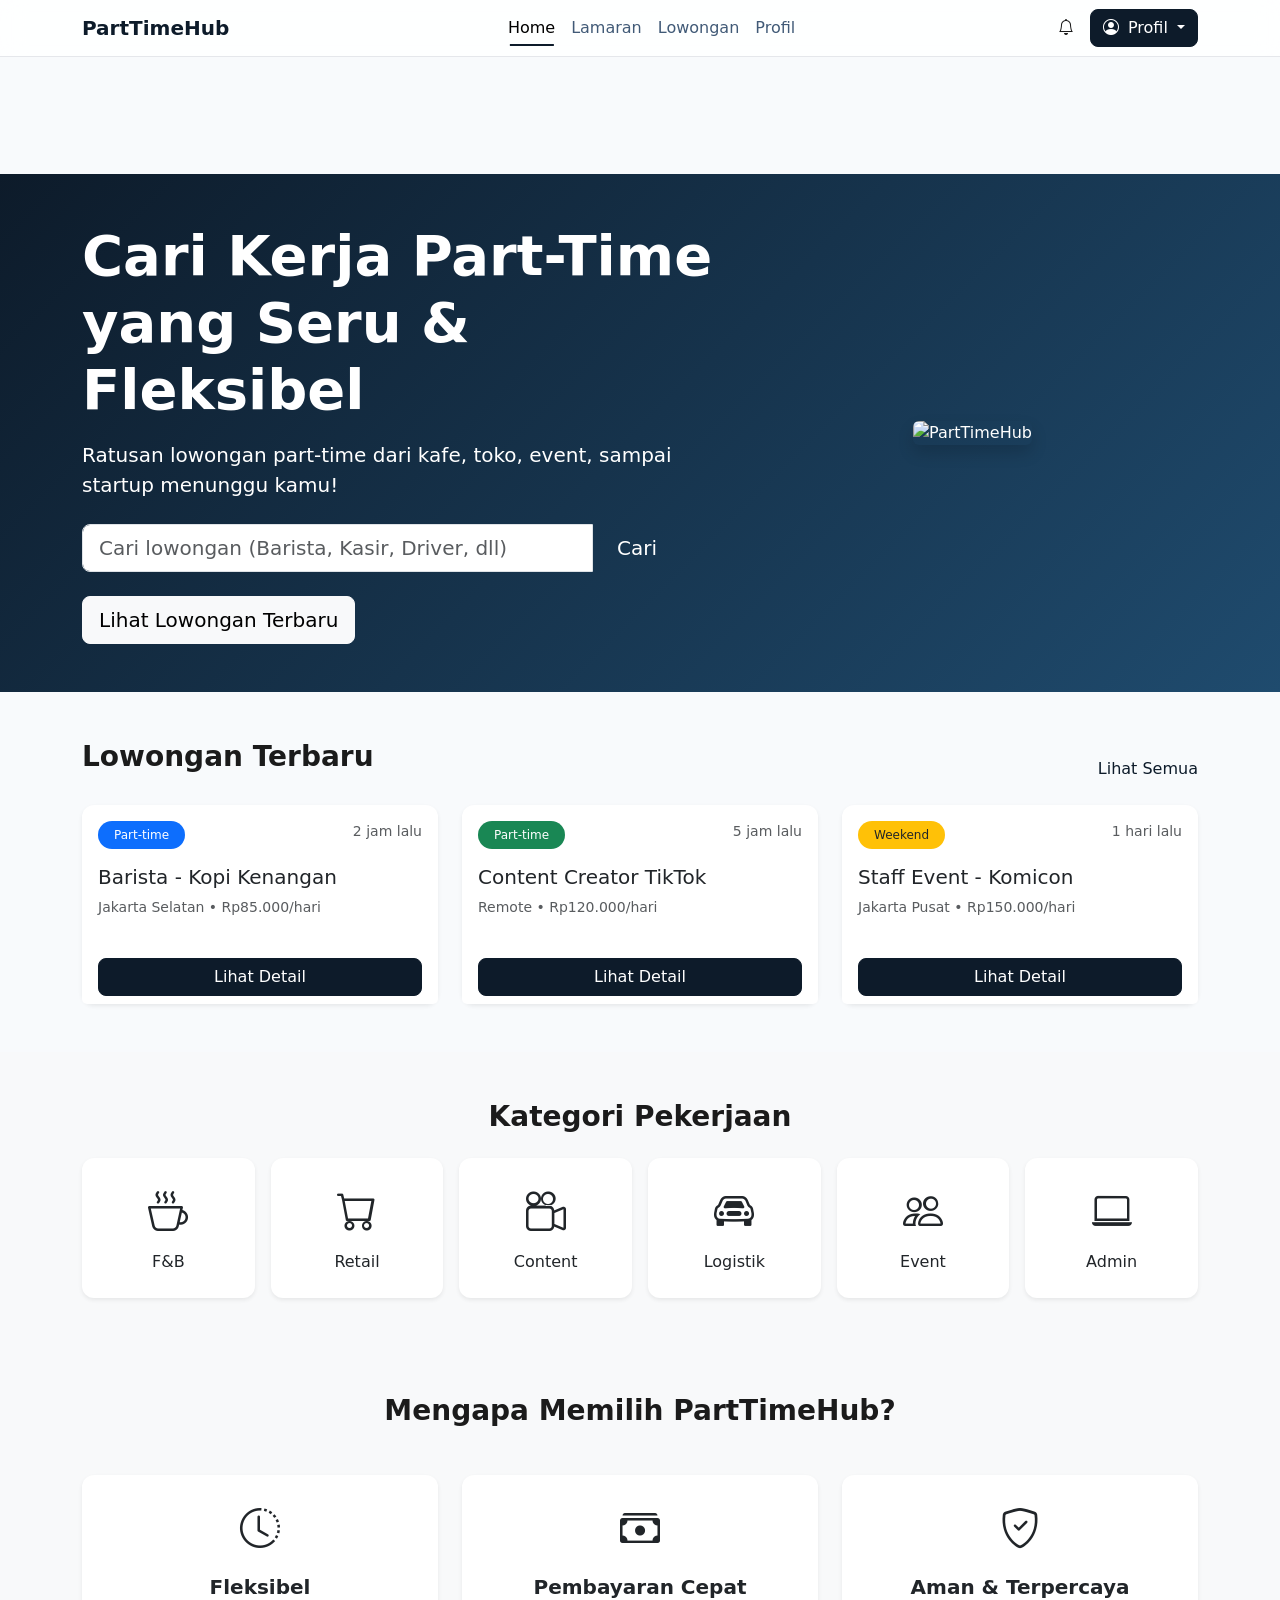
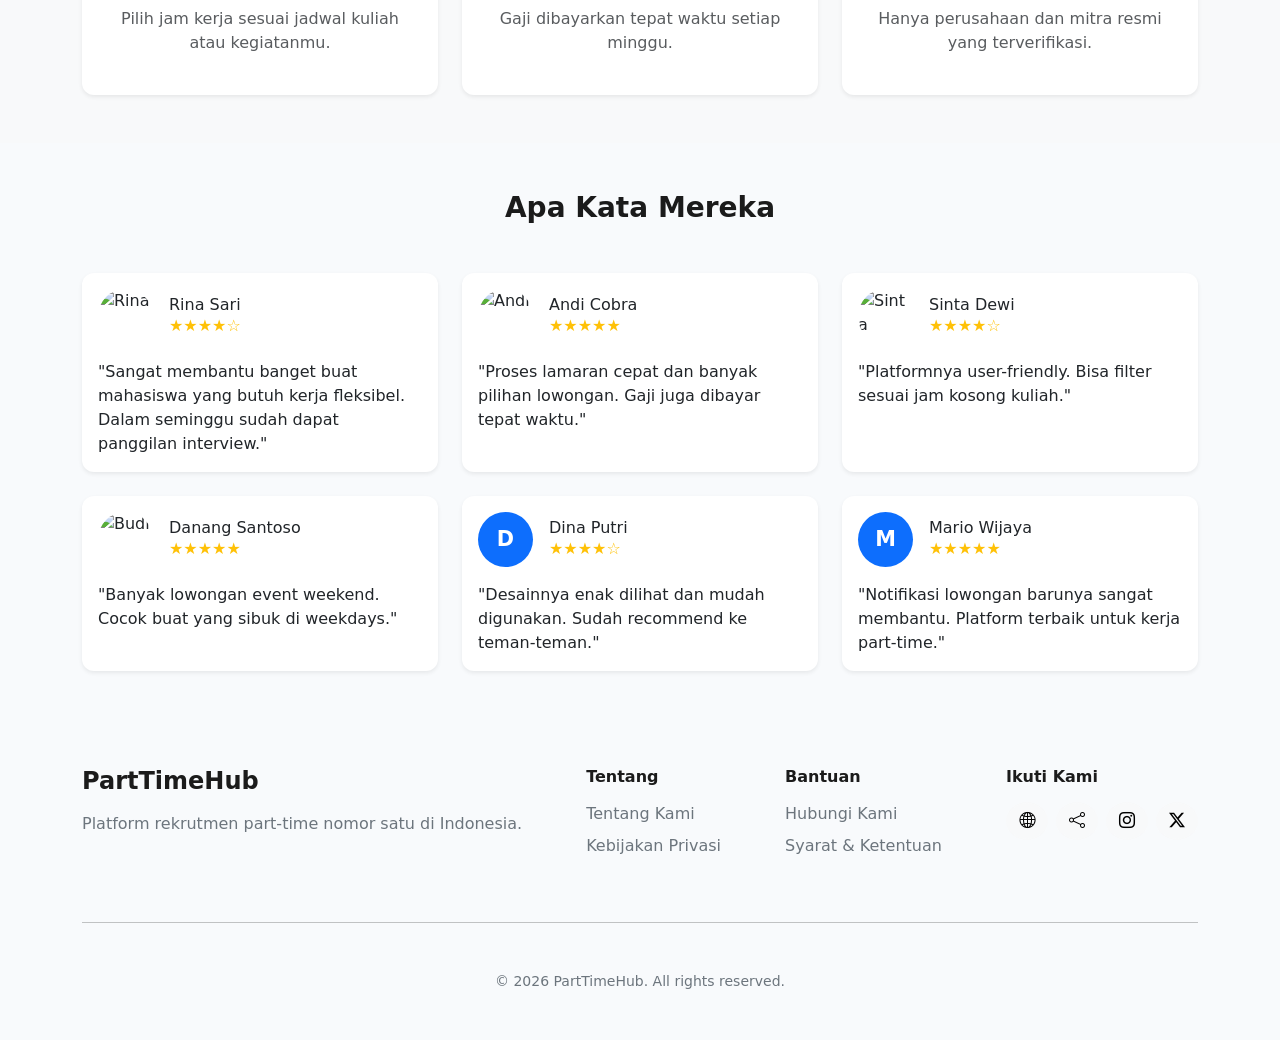
==== commit 7d5c255f: "Merge branch 'main' of https://github.com/annelyamarchdianone29-web/TRIMK" ====
--- a/homepelamar.html
+++ b/homepelamar.html
@@ -3,12 +3,10 @@
   <head>
     <meta charset="utf-8" />
     <meta name="viewport" content="width=device-width, initial-scale=1" />
-    <title>Pelamar</title>
+    <title>PartTimeHub - Home Pelamar</title>
     <link
       href="https://cdn.jsdelivr.net/npm/bootstrap@5.3.8/dist/css/bootstrap.min.css"
       rel="stylesheet"
-      integrity="sha384-sRIl4kxILFvY47J16cr9ZwB07vP4J8+LH7qKQnuqkuIAvNWLzeN8tE5YBujZqJLB"
-      crossorigin="anonymous"
     />
     <link
       rel="stylesheet"
@@ -16,8 +14,8 @@
     />
     <link rel="stylesheet" href="style.css" />
   </head>
-  <style></style>
   <body>
+    <!-- NAVBAR -->
     <nav class="navbar navbar-expand-lg fixed-top">
       <div class="container">
         <a class="navbar-brand">PartTimeHub</a>
@@ -90,6 +88,366 @@
       </div>
     </nav>
 
+    <!-- MAIN CONTENT -->
+    <main style="margin-top: 90px">
+      <!-- HERO -->
+      <section
+        class="py-5"
+        style="
+          background: linear-gradient(135deg, #0d1b2a 0%, #1f4b6e 100%);
+          color: white;
+        "
+      >
+        <div class="container">
+          <div class="row align-items-center min-vh-75">
+            <div class="col-lg-7">
+              <h1 class="display-4 fw-bold mb-3">
+                Cari Kerja Part-Time<br />yang Seru & Fleksibel
+              </h1>
+              <p class="lead mb-4">
+                Ratusan lowongan part-time dari kafe, toko, event, sampai
+                startup menunggu kamu!
+              </p>
+
+              <div
+                class="input-group input-group-lg mb-4"
+                style="max-width: 600px"
+              >
+                <input
+                  type="text"
+                  class="form-control"
+                  placeholder="Cari lowongan (Barista, Kasir, Driver, dll)"
+                />
+                <a
+                  href="lowonganpelamar.html"
+                  class="btn btn-accent px-4 text-white"
+                  >Cari</a
+                >
+              </div>
+
+              <a href="lowonganpelamar.html" class="btn btn-light btn-lg"
+                >Lihat Lowongan Terbaru</a
+              >
+            </div>
+            <div class="col-lg-5 text-center">
+              <img
+                src="https://picsum.photos/id/1015/520/400"
+                class="img-fluid rounded shadow"
+                alt="PartTimeHub"
+              />
+            </div>
+          </div>
+        </div>
+      </section>
+
+      <!-- LOWONGAN TERBARU -->
+      <section class="py-5">
+        <div class="container">
+          <div class="d-flex justify-content-between align-items-end mb-4">
+            <h3 class="fw-bold">Lowongan Terbaru</h3>
+            <a href="lowonganpelamar.html" class="text-decoration-none"
+              >Lihat Semua</a
+            >
+          </div>
+
+          <div class="row g-4">
+            <div class="col-lg-4 col-md-6">
+              <div class="card h-100 border-0 shadow-sm">
+                <div class="card-body">
+                  <div class="d-flex justify-content-between">
+                    <span class="badge bg-primary">Part-time</span>
+                    <span class="text-muted small">2 jam lalu</span>
+                  </div>
+                  <h5 class="mt-3 mb-2">Barista - Kopi Kenangan</h5>
+                  <p class="text-muted small">
+                    Jakarta Selatan • Rp85.000/hari
+                  </p>
+                </div>
+                <div class="card-footer bg-white border-0">
+                  <a href="lowonganpelamar.html" class="btn btn-primary w-100"
+                    >Lihat Detail</a
+                  >
+                </div>
+              </div>
+            </div>
+
+            <div class="col-lg-4 col-md-6">
+              <div class="card h-100 border-0 shadow-sm">
+                <div class="card-body">
+                  <div class="d-flex justify-content-between">
+                    <span class="badge bg-success">Part-time</span>
+                    <span class="text-muted small">5 jam lalu</span>
+                  </div>
+                  <h5 class="mt-3 mb-2">Content Creator TikTok</h5>
+                  <p class="text-muted small">Remote • Rp120.000/hari</p>
+                </div>
+                <div class="card-footer bg-white border-0">
+                  <a href="lowonganpelamar.html" class="btn btn-primary w-100"
+                    >Lihat Detail</a
+                  >
+                </div>
+              </div>
+            </div>
+
+            <div class="col-lg-4 col-md-6">
+              <div class="card h-100 border-0 shadow-sm">
+                <div class="card-body">
+                  <div class="d-flex justify-content-between">
+                    <span class="badge bg-warning text-dark">Weekend</span>
+                    <span class="text-muted small">1 hari lalu</span>
+                  </div>
+                  <h5 class="mt-3 mb-2">Staff Event - Komicon</h5>
+                  <p class="text-muted small">Jakarta Pusat • Rp150.000/hari</p>
+                </div>
+                <div class="card-footer bg-white border-0">
+                  <a href="lowonganpelamar.html" class="btn btn-primary w-100"
+                    >Lihat Detail</a
+                  >
+                </div>
+              </div>
+            </div>
+          </div>
+        </div>
+      </section>
+
+      <!-- KATEGORI -->
+      <section class="py-5 bg-light">
+        <div class="container">
+          <h3 class="fw-bold text-center mb-4">Kategori Pekerjaan</h3>
+          <div class="row g-3 text-center">
+            <div class="col-6 col-md-3 col-lg-2">
+              <div class="card h-100 py-4 border-0 shadow-sm">
+                <i class="bi bi-cup-hot fs-1 text-accent"></i>
+                <p class="mt-2 mb-0 fw-medium">F&B</p>
+              </div>
+            </div>
+            <div class="col-6 col-md-3 col-lg-2">
+              <div class="card h-100 py-4 border-0 shadow-sm">
+                <i class="bi bi-cart fs-1 text-accent"></i>
+                <p class="mt-2 mb-0 fw-medium">Retail</p>
+              </div>
+            </div>
+            <div class="col-6 col-md-3 col-lg-2">
+              <div class="card h-100 py-4 border-0 shadow-sm">
+                <i class="bi bi-camera-reels fs-1 text-accent"></i>
+                <p class="mt-2 mb-0 fw-medium">Content</p>
+              </div>
+            </div>
+            <div class="col-6 col-md-3 col-lg-2">
+              <div class="card h-100 py-4 border-0 shadow-sm">
+                <i class="bi bi-car-front fs-1 text-accent"></i>
+                <p class="mt-2 mb-0 fw-medium">Logistik</p>
+              </div>
+            </div>
+            <div class="col-6 col-md-3 col-lg-2">
+              <div class="card h-100 py-4 border-0 shadow-sm">
+                <i class="bi bi-people fs-1 text-accent"></i>
+                <p class="mt-2 mb-0 fw-medium">Event</p>
+              </div>
+            </div>
+            <div class="col-6 col-md-3 col-lg-2">
+              <div class="card h-100 py-4 border-0 shadow-sm">
+                <i class="bi bi-laptop fs-1 text-accent"></i>
+                <p class="mt-2 mb-0 fw-medium">Admin</p>
+              </div>
+            </div>
+          </div>
+        </div>
+      </section>
+
+      <!-- MENGAPA MEMILIH PARTTIMEHUB -->
+      <section class="py-5 bg-light">
+        <div class="container">
+          <h3 class="fw-bold text-center mb-5">Mengapa Memilih PartTimeHub?</h3>
+          <div class="row g-4">
+            <div class="col-lg-4 col-md-6">
+              <div class="card h-100 border-0 shadow-sm text-center p-4">
+                <i class="bi bi-clock-history fs-1 text-accent mb-3"></i>
+                <h5 class="fw-bold">Fleksibel</h5>
+                <p class="text-muted">
+                  Pilih jam kerja sesuai jadwal kuliah atau kegiatanmu.
+                </p>
+              </div>
+            </div>
+
+            <div class="col-lg-4 col-md-6">
+              <div class="card h-100 border-0 shadow-sm text-center p-4">
+                <i class="bi bi-cash-stack fs-1 text-accent mb-3"></i>
+                <h5 class="fw-bold">Pembayaran Cepat</h5>
+                <p class="text-muted">
+                  Gaji dibayarkan tepat waktu setiap minggu.
+                </p>
+              </div>
+            </div>
+
+            <div class="col-lg-4 col-md-6">
+              <div class="card h-100 border-0 shadow-sm text-center p-4">
+                <i class="bi bi-shield-check fs-1 text-accent mb-3"></i>
+                <h5 class="fw-bold">Aman & Terpercaya</h5>
+                <p class="text-muted">
+                  Hanya perusahaan dan mitra resmi yang terverifikasi.
+                </p>
+              </div>
+            </div>
+          </div>
+        </div>
+      </section>
+
+      <!-- REVIEW -->
+      <section class="py-5">
+        <div class="container">
+          <h3 class="fw-bold text-center mb-5">Apa Kata Mereka</h3>
+
+          <div class="row g-4">
+            <!-- Foto Profil -->
+            <div class="col-lg-4 col-md-6">
+              <div class="card h-100 border-0 shadow-sm">
+                <div class="card-body">
+                  <div class="d-flex align-items-center mb-3">
+                    <img
+                      src="https://encrypted-tbn0.gstatic.com/images?q=tbn:ANd9GcQ6HtnOno9IbTDYhmvbXClm6KJe0BynRRf1pZ3Mh5lPdQ&s"
+                      class="rounded-circle"
+                      width="55"
+                      height="55"
+                      alt="Rina"
+                    />
+                    <div class="ms-3">
+                      <h6 class="mb-0">Rina Sari</h6>
+                      <div class="text-warning">★★★★☆</div>
+                    </div>
+                  </div>
+                  <p class="mb-0">
+                    "Sangat membantu banget buat mahasiswa yang butuh kerja
+                    fleksibel. Dalam seminggu sudah dapat panggilan interview."
+                  </p>
+                </div>
+              </div>
+            </div>
+
+            <div class="col-lg-4 col-md-6">
+              <div class="card h-100 border-0 shadow-sm">
+                <div class="card-body">
+                  <div class="d-flex align-items-center mb-3">
+                    <img
+                      src="https://encrypted-tbn0.gstatic.com/images?q=tbn:ANd9GcQN44lD7IvdKfataVqY8pbBdF7QvOU-wyWhz1LwLs17uihg-aZVG5OFeNk&s=10"
+                      class="rounded-circle"
+                      width="55"
+                      height="55"
+                      alt="Andi"
+                    />
+                    <div class="ms-3">
+                      <h6 class="mb-0">Andi Cobra</h6>
+                      <div class="text-warning">★★★★★</div>
+                    </div>
+                  </div>
+                  <p class="mb-0">
+                    "Proses lamaran cepat dan banyak pilihan lowongan. Gaji juga
+                    dibayar tepat waktu."
+                  </p>
+                </div>
+              </div>
+            </div>
+
+            <div class="col-lg-4 col-md-6">
+              <div class="card h-100 border-0 shadow-sm">
+                <div class="card-body">
+                  <div class="d-flex align-items-center mb-3">
+                    <img
+                      src="https://i.pinimg.com/236x/d5/de/7b/d5de7b42560c95c752013aca3267345b.jpg"
+                      class="rounded-circle"
+                      width="55"
+                      height="55"
+                      alt="Sinta"
+                    />
+                    <div class="ms-3">
+                      <h6 class="mb-0">Sinta Dewi</h6>
+                      <div class="text-warning">★★★★☆</div>
+                    </div>
+                  </div>
+                  <p class="mb-0">
+                    "Platformnya user-friendly. Bisa filter sesuai jam kosong
+                    kuliah."
+                  </p>
+                </div>
+              </div>
+            </div>
+
+            <div class="col-lg-4 col-md-6">
+              <div class="card h-100 border-0 shadow-sm">
+                <div class="card-body">
+                  <div class="d-flex align-items-center mb-3">
+                    <img
+                      src="https://encrypted-tbn0.gstatic.com/images?q=tbn:ANd9GcTEp83tcfi84MyHrpbs8O5TTGmdVVI8pF9ZLukH0fkGiST_4VVEjJopps4&s=10"
+                      class="rounded-circle"
+                      width="55"
+                      height="55"
+                      alt="Budi"
+                    />
+                    <div class="ms-3">
+                      <h6 class="mb-0">Danang Santoso</h6>
+                      <div class="text-warning">★★★★★</div>
+                    </div>
+                  </div>
+                  <p class="mb-0">
+                    "Banyak lowongan event weekend. Cocok buat yang sibuk di
+                    weekdays."
+                  </p>
+                </div>
+              </div>
+            </div>
+
+            <!-- Avatar Inisial -->
+            <div class="col-lg-4 col-md-6">
+              <div class="card h-100 border-0 shadow-sm">
+                <div class="card-body">
+                  <div class="d-flex align-items-center mb-3">
+                    <div
+                      class="rounded-circle bg-primary text-white d-flex align-items-center justify-content-center fw-bold"
+                      style="width: 55px; height: 55px; font-size: 1.3rem"
+                    >
+                      D
+                    </div>
+                    <div class="ms-3">
+                      <h6 class="mb-0">Dina Putri</h6>
+                      <div class="text-warning">★★★★☆</div>
+                    </div>
+                  </div>
+                  <p class="mb-0">
+                    "Desainnya enak dilihat dan mudah digunakan. Sudah recommend
+                    ke teman-teman."
+                  </p>
+                </div>
+              </div>
+            </div>
+
+            <div class="col-lg-4 col-md-6">
+              <div class="card h-100 border-0 shadow-sm">
+                <div class="card-body">
+                  <div class="d-flex align-items-center mb-3">
+                    <div
+                      class="rounded-circle bg-primary text-white d-flex align-items-center justify-content-center fw-bold"
+                      style="width: 55px; height: 55px; font-size: 1.3rem"
+                    >
+                      M
+                    </div>
+                    <div class="ms-3">
+                      <h6 class="mb-0">Mario Wijaya</h6>
+                      <div class="text-warning">★★★★★</div>
+                    </div>
+                  </div>
+                  <p class="mb-0">
+                    "Notifikasi lowongan barunya sangat membantu. Platform
+                    terbaik untuk kerja part-time."
+                  </p>
+                </div>
+              </div>
+            </div>
+          </div>
+        </div>
+      </section>
+    </main>
+
+    <!-- FOOTER -->
     <section class="footer py-5">
       <div class="container">
         <div class="row gy-4 justify-content-between">
@@ -103,14 +461,14 @@
             <h6 class="fw-bold mb-3">Tentang</h6>
             <ul class="list-unstyled">
               <li class="mb-2">
-                <a href="#" class="text-decoration-none text-secondary">
-                  Tentang Kami
-                </a>
+                <a href="#" class="text-decoration-none text-secondary"
+                  >Tentang Kami</a
+                >
               </li>
               <li>
-                <a href="#" class="text-decoration-none text-secondary">
-                  Kebijakan Privasi
-                </a>
+                <a href="#" class="text-decoration-none text-secondary"
+                  >Kebijakan Privasi</a
+                >
               </li>
             </ul>
           </div>
@@ -118,32 +476,32 @@
             <h6 class="fw-bold mb-3">Bantuan</h6>
             <ul class="list-unstyled">
               <li class="mb-2">
-                <a href="#" class="text-decoration-none text-secondary">
-                  Hubungi Kami
-                </a>
+                <a href="#" class="text-decoration-none text-secondary"
+                  >Hubungi Kami</a
+                >
               </li>
               <li>
-                <a href="#" class="text-decoration-none text-secondary">
-                  Syarat & Ketentuan
-                </a>
+                <a href="#" class="text-decoration-none text-secondary"
+                  >Syarat & Ketentuan</a
+                >
               </li>
             </ul>
           </div>
           <div class="col-auto">
             <h6 class="fw-bold mb-3">Ikuti Kami</h6>
             <div class="d-flex gap-2">
-              <a href="#" class="btn btn-light rounded-circle">
-                <i class="bi bi-globe2"></i>
-              </a>
-              <a href="#" class="btn btn-light rounded-circle">
-                <i class="bi bi-share"></i>
-              </a>
-              <a href="#" class="btn btn-light rounded-circle">
-                <i class="bi bi-instagram"></i>
-              </a>
-              <a href="#" class="btn btn-light rounded-circle">
-                <i class="bi bi-twitter-x"></i>
-              </a>
+              <a href="#" class="btn btn-light rounded-circle"
+                ><i class="bi bi-globe2"></i
+              ></a>
+              <a href="#" class="btn btn-light rounded-circle"
+                ><i class="bi bi-share"></i
+              ></a>
+              <a href="#" class="btn btn-light rounded-circle"
+                ><i class="bi bi-instagram"></i
+              ></a>
+              <a href="#" class="btn btn-light rounded-circle"
+                ><i class="bi bi-twitter-x"></i
+              ></a>
             </div>
           </div>
         </div>
@@ -154,10 +512,6 @@
       </div>
     </section>
 
-    <script
-      src="https://cdn.jsdelivr.net/npm/bootstrap@5.3.8/dist/js/bootstrap.bundle.min.js"
-      integrity="sha384-FKyoEForCGlyvwx9Hj09JcYn3nv7wiPVlz7YYwJrWVcXK/BmnVDxM+D2scQbITxI"
-      crossorigin="anonymous"
-    ></script>
+    <script src="https://cdn.jsdelivr.net/npm/bootstrap@5.3.8/dist/js/bootstrap.bundle.min.js"></script>
   </body>
 </html>
--- a/style.css
+++ b/style.css
@@ -60,6 +60,7 @@
 body {
   background: var(--background);
   color: var(--black);
+  padding-top: 84px; /* offset navbar fixed-top */
 }
 
 /* Card */
@@ -207,6 +208,7 @@
   width: 70%;
 }
 
+<<<<<<< HEAD
 @media (max-width: 991px) {
   .navbar-collapse {
     background: white;
@@ -232,9 +234,314 @@
   box-shadow: none;
 }
 
+=======
+<<<<<<< HEAD
+/* Page: kopikenangan.html (Detail Lowongan) */
+
+.btn-back {
+  color: var(--primary-light);
+  font-weight: 500;
+}
+
+.btn-back:hover {
+  color: var(--primary);
+}
+
+/* Placeholder Gambar */
+.img-placeholder {
+  position: relative;
+  display: flex;
+  align-items: center;
+  justify-content: center;
+  width: 100%;
+  height: 100%;
+  min-height: 100px;
+  background-color: var(--surface-secondary);
+  background-image: linear-gradient(
+      45deg,
+      transparent 100%,
+      var(--stroke) 49%,
+      var(--stroke) 51%,
+      transparent 100%
+    ),
+    linear-gradient(
+      -45deg,
+      transparent 100%,
+      var(--stroke) 49%,
+      var(--stroke) 51%,
+      transparent 100%
+    );
+  border: 1px solid var(--stroke);
+  border-radius: var(--radius-md);
+  overflow: hidden;
+}
+
+.img-placeholder img {
+  position: absolute;
+  inset: 0;
+  z-index: 2;
+  width: 100%;
+  height: 100%;
+  object-fit: cover;
+}
+
+.logo-placeholder {
+  width: 100px;
+  height: 72px;
+  border-radius: var(--radius-sm);
+  flex-shrink: 0;
+}
+
+.cover-placeholder {
+  min-height: 260px;
+}
+
+.gallery-placeholder {
+  min-height: 180px;
+}
+
+/* Info Card */
+.info-card {
+  text-align: center;
+  padding: 1.25rem 1rem;
+  height: 100%;
+}
+
+.info-card .info-icon {
+  width: 44px;
+  height: 44px;
+  border-radius: 50%;
+  background: var(--surface-secondary);
+  color: var(--primary);
+  display: flex;
+  align-items: center;
+  justify-content: center;
+  margin: 0 auto 0.6rem;
+  font-size: 1.1rem;
+}
+
+.info-card .info-label {
+  font-size: 0.8rem;
+  color: var(--black-50);
+  margin-bottom: 0.1rem;
+}
+
+.info-card .info-value {
+  font-weight: 600;
+}
+
+/* Checklist */
+.check-list {
+  list-style: none;
+  padding-left: 0;
+}
+
+.check-list li {
+  display: flex;
+  align-items: center;
+  gap: 0.6rem;
+  margin-bottom: 0.6rem;
+}
+
+.check-list i {
+  color: var(--accent);
+  font-size: 1.1rem;
+}
+
+/* Job Card */
+.job-card {
+  padding: 1.25rem 1.5rem;
+  height: 100%;
+}
+
+.job-card-featured {
+  border: 1.5px solid var(--accent);
+}
+
+.badge-featured {
+  background: var(--accent);
+  color: #fff;
+  font-size: 0.7rem;
+  letter-spacing: 0.03em;
+  padding: 0.3rem 0.65rem;
+}
+
+.job-meta {
+  font-size: 0.85rem;
+  color: var(--black-50);
+}
+
+.job-meta i {
+  color: var(--primary-light);
+  margin-right: 0.25rem;
+}
+
+.job-tag {
+  font-size: 0.75rem;
+  color: var(--black-50);
+}
+
+.job-price {
+  font-weight: 700;
+  color: var(--primary);
+}
+
+.job-arrow {
+  width: 36px;
+  height: 36px;
+  border-radius: 50%;
+  background: var(--surface-secondary);
+  color: var(--primary);
+  display: flex;
+  align-items: center;
+  justify-content: center;
+  transition: var(--transition);
+}
+
+.job-card:hover .job-arrow {
+  background: var(--primary);
+  color: #fff;
+}
+
+/* Benefit Card */
+.benefit-card {
+  text-align: center;
+  padding: 1.5rem 1rem;
+  height: 100%;
+}
+
+.benefit-card .benefit-icon {
+  width: 48px;
+  height: 48px;
+  border-radius: 50%;
+  background: var(--accent-light);
+  color: var(--primary);
+  display: flex;
+  align-items: center;
+  justify-content: center;
+  margin: 0 auto 0.75rem;
+  font-size: 1.2rem;
+}
+
+.benefit-card .benefit-title {
+  font-weight: 600;
+  font-size: 0.95rem;
+}
+
+/* Requirement Item */
+.requirement-item {
+  display: flex;
+  flex-direction: row;
+  align-items: flex-start;
+  gap: 0.75rem;
+  margin-bottom: 1.15rem;
+}
+
+.requirement-item i {
+  color: var(--accent);
+  font-size: 1.2rem;
+  margin-top: 0.15rem;
+}
+
+.requirement-item .req-title {
+  font-weight: 600;
+  margin-bottom: 0.1rem;
+}
+
+.requirement-item .req-desc {
+  font-size: 0.85rem;
+  color: var(--black-50);
+}
+
+/* Document Item */
+.doc-item {
+  display: flex;
+  flex-direction: row;
+  align-items: center;
+  gap: 0.75rem;
+  padding: 0.9rem 1.1rem;
+  margin-bottom: 0.75rem;
+}
+
+.doc-item i {
+  color: var(--primary);
+  font-size: 1.15rem;
+}
+
+.doc-info-card {
+  display: block;
+  padding: 1.5rem;
+  height: 100%;
+}
+
+.doc-info-card .pdf-icon {
+  width: 44px;
+  height: 44px;
+  border-radius: var(--radius-sm);
+  background: var(--surface-secondary);
+  color: var(--red);
+  display: flex;
+  align-items: center;
+  justify-content: center;
+  font-size: 1.2rem;
+  margin-bottom: 0.75rem;
+}
+
+.doc-info-card p {
+  font-size: 0.9rem;
+  color: var(--black-75);
+}
+
+.badge-max-size {
+  display: inline-block;
+  width: auto;
+  align-self: flex-start;
+  background: var(--primary);
+  color: #fff;
+  font-weight: 500;
+}
+
+/* CTA Section */
+.cta-section {
+  background: var(--gradient-primary);
+  border-radius: var(--radius-lg);
+}
+
+.cta-section h2 {
+  color: #fff;
+}
+
+.cta-section p {
+  color: rgba(255, 255, 255, 0.75);
+}
+
+.cta-note {
+  font-size: 0.8rem;
+  color: rgba(255, 255, 255, 0.6);
+=======
+>>>>>>> dd6205e5d9a73ad184d78d72782c541465778346
 li.page-item.active .page-link {
   background: var(--primary);
   border-color: var(--primary);
+>>>>>>> 4b3c7461b853a84ce70b5e383836472ff062f668
+}
+
+.btn-accent {
+  background-color: var(--accent);
+  border-color: var(--accent);
+  color: white;
+}
+
+.btn-accent:hover {
+  background-color: var(--accent-hover);
+  border-color: var(--accent-hover);
+}
+
+.text-accent { color: var(--accent) !important; }
+
+.card:hover {
+  transform: translateY(-6px);
+  box-shadow: 0 12px 25px rgba(0, 0, 0, 0.1) !important;
 }
 
 .footer {
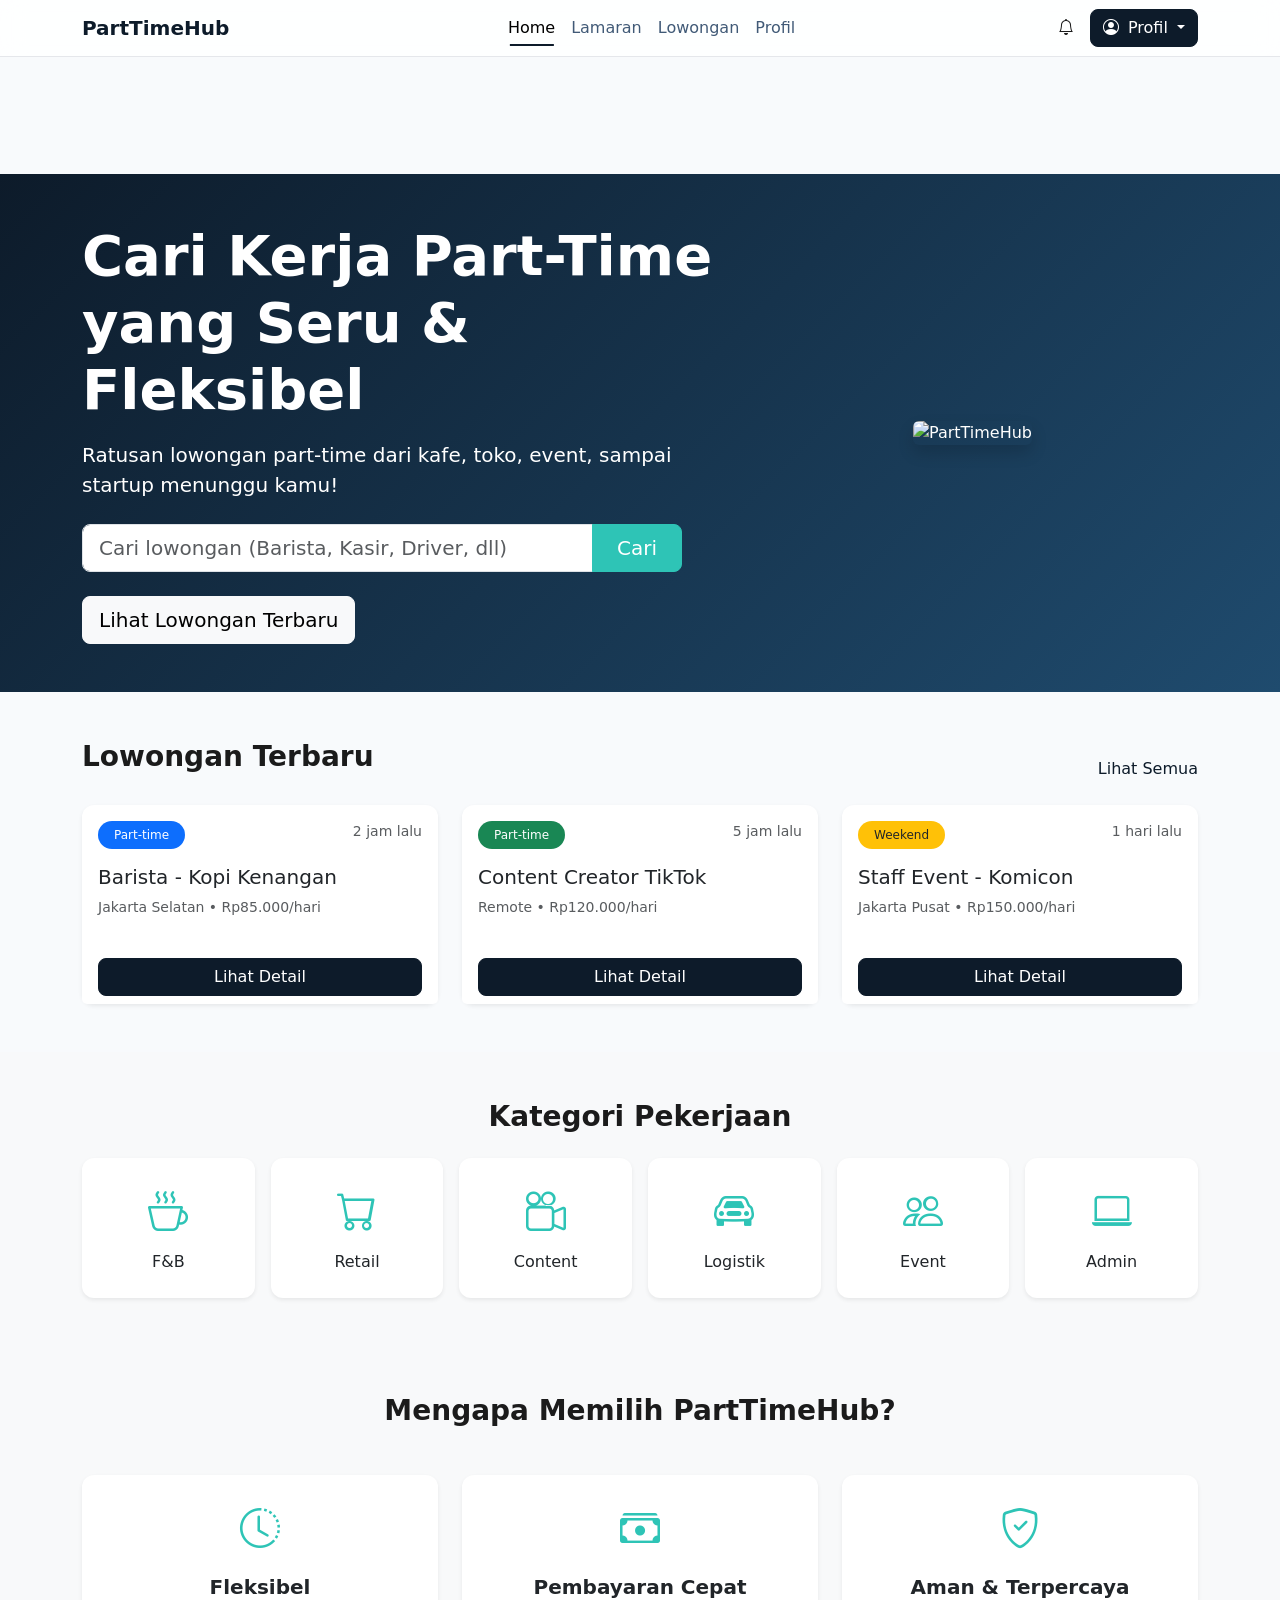
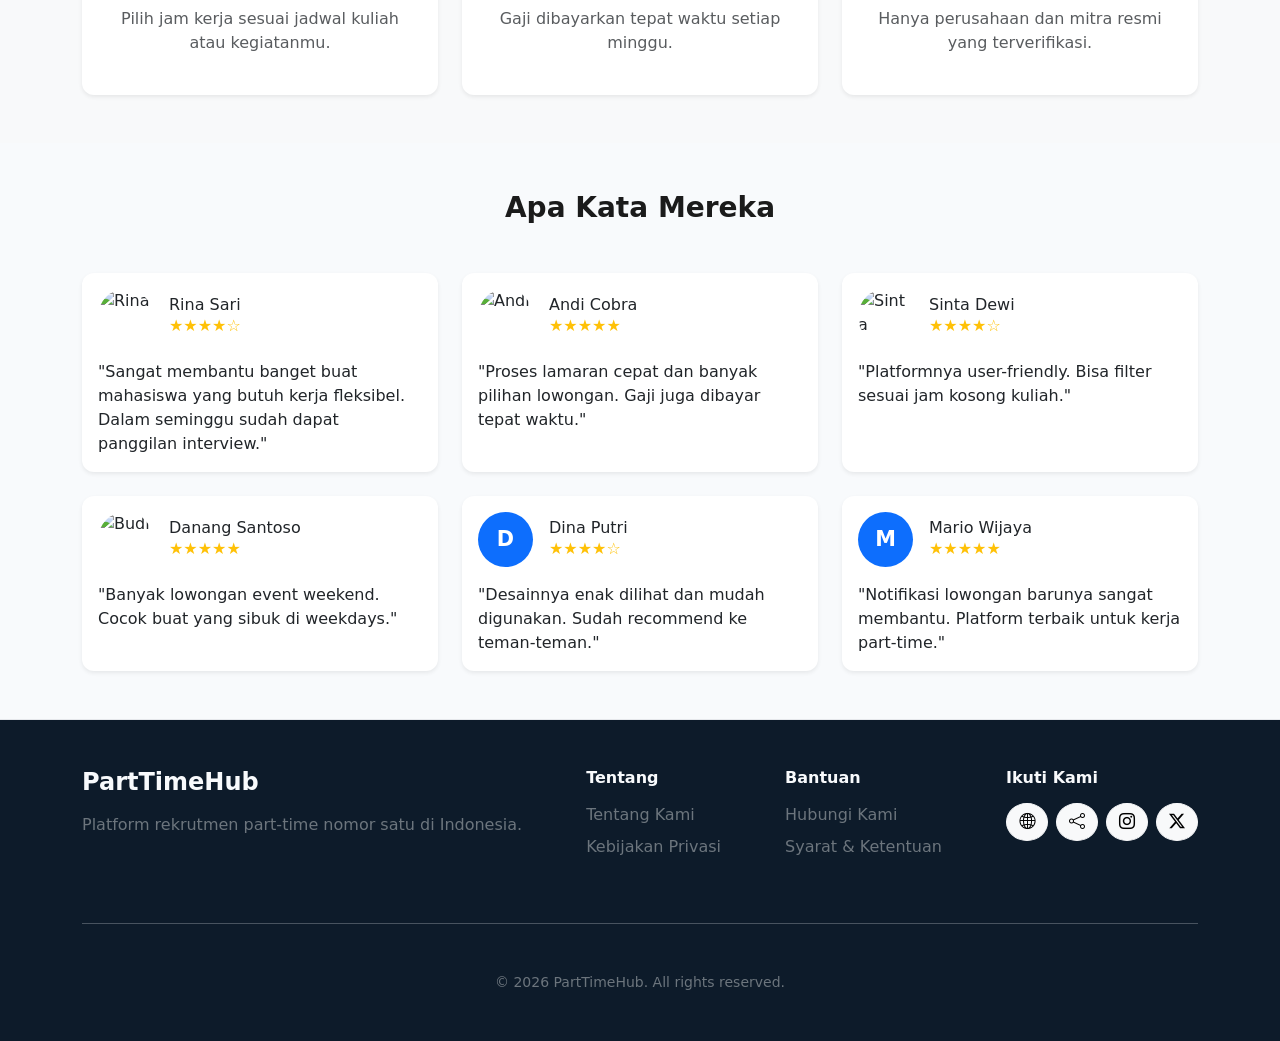
==== commit cc217d51: "css dan home" ====
--- a/homepelamar.html
+++ b/homepelamar.html
@@ -7,6 +7,8 @@
     <link
       href="https://cdn.jsdelivr.net/npm/bootstrap@5.3.8/dist/css/bootstrap.min.css"
       rel="stylesheet"
+      integrity="sha384-sRIl4kxILFvY47J16cr9ZwB07vP4J8+LH7qKQnuqkuIAvNWLzeN8tE5YBujZqJLB"
+      crossorigin="anonymous"
     />
     <link
       rel="stylesheet"
@@ -15,7 +17,6 @@
     <link rel="stylesheet" href="style.css" />
   </head>
   <body>
-    <!-- NAVBAR -->
     <nav class="navbar navbar-expand-lg fixed-top">
       <div class="container">
         <a class="navbar-brand">PartTimeHub</a>
--- a/style.css
+++ b/style.css
@@ -208,7 +208,6 @@
   width: 70%;
 }
 
-<<<<<<< HEAD
 @media (max-width: 991px) {
   .navbar-collapse {
     background: white;
@@ -234,9 +233,36 @@
   box-shadow: none;
 }
 
-=======
-<<<<<<< HEAD
-/* Page: kopikenangan.html (Detail Lowongan) */
+li.page-item.active .page-link {
+  background: var(--primary);
+  border-color: var(--primary);
+}
+
+.btn-accent {
+  background-color: var(--accent);
+  border-color: var(--accent);
+  color: white;
+}
+
+.btn-accent:hover {
+  background-color: var(--accent-hover);
+  border-color: var(--accent-hover);
+}
+
+.text-accent {
+  color: var(--accent) !important;
+}
+
+.card:hover {
+  transform: translateY(-6px);
+  box-shadow: 0 12px 25px rgba(0, 0, 0, 0.1) !important;
+}
+
+.footer {
+  background: var(--primary);
+  border-top: 1px solid var(--stroke);
+  color: var(--background);
+}
 
 .btn-back {
   color: var(--primary-light);
@@ -257,7 +283,8 @@
   height: 100%;
   min-height: 100px;
   background-color: var(--surface-secondary);
-  background-image: linear-gradient(
+  background-image:
+    linear-gradient(
       45deg,
       transparent 100%,
       var(--stroke) 49%,
@@ -518,12 +545,11 @@
 .cta-note {
   font-size: 0.8rem;
   color: rgba(255, 255, 255, 0.6);
-=======
->>>>>>> dd6205e5d9a73ad184d78d72782c541465778346
+}
+
 li.page-item.active .page-link {
   background: var(--primary);
   border-color: var(--primary);
->>>>>>> 4b3c7461b853a84ce70b5e383836472ff062f668
 }
 
 .btn-accent {
@@ -537,15 +563,11 @@
   border-color: var(--accent-hover);
 }
 
-.text-accent { color: var(--accent) !important; }
+.text-accent {
+  color: var(--accent) !important;
+}
 
 .card:hover {
   transform: translateY(-6px);
   box-shadow: 0 12px 25px rgba(0, 0, 0, 0.1) !important;
 }
-
-.footer {
-  background: var(--primary);
-  border-top: 1px solid var(--stroke);
-  color: var(--background);
-}
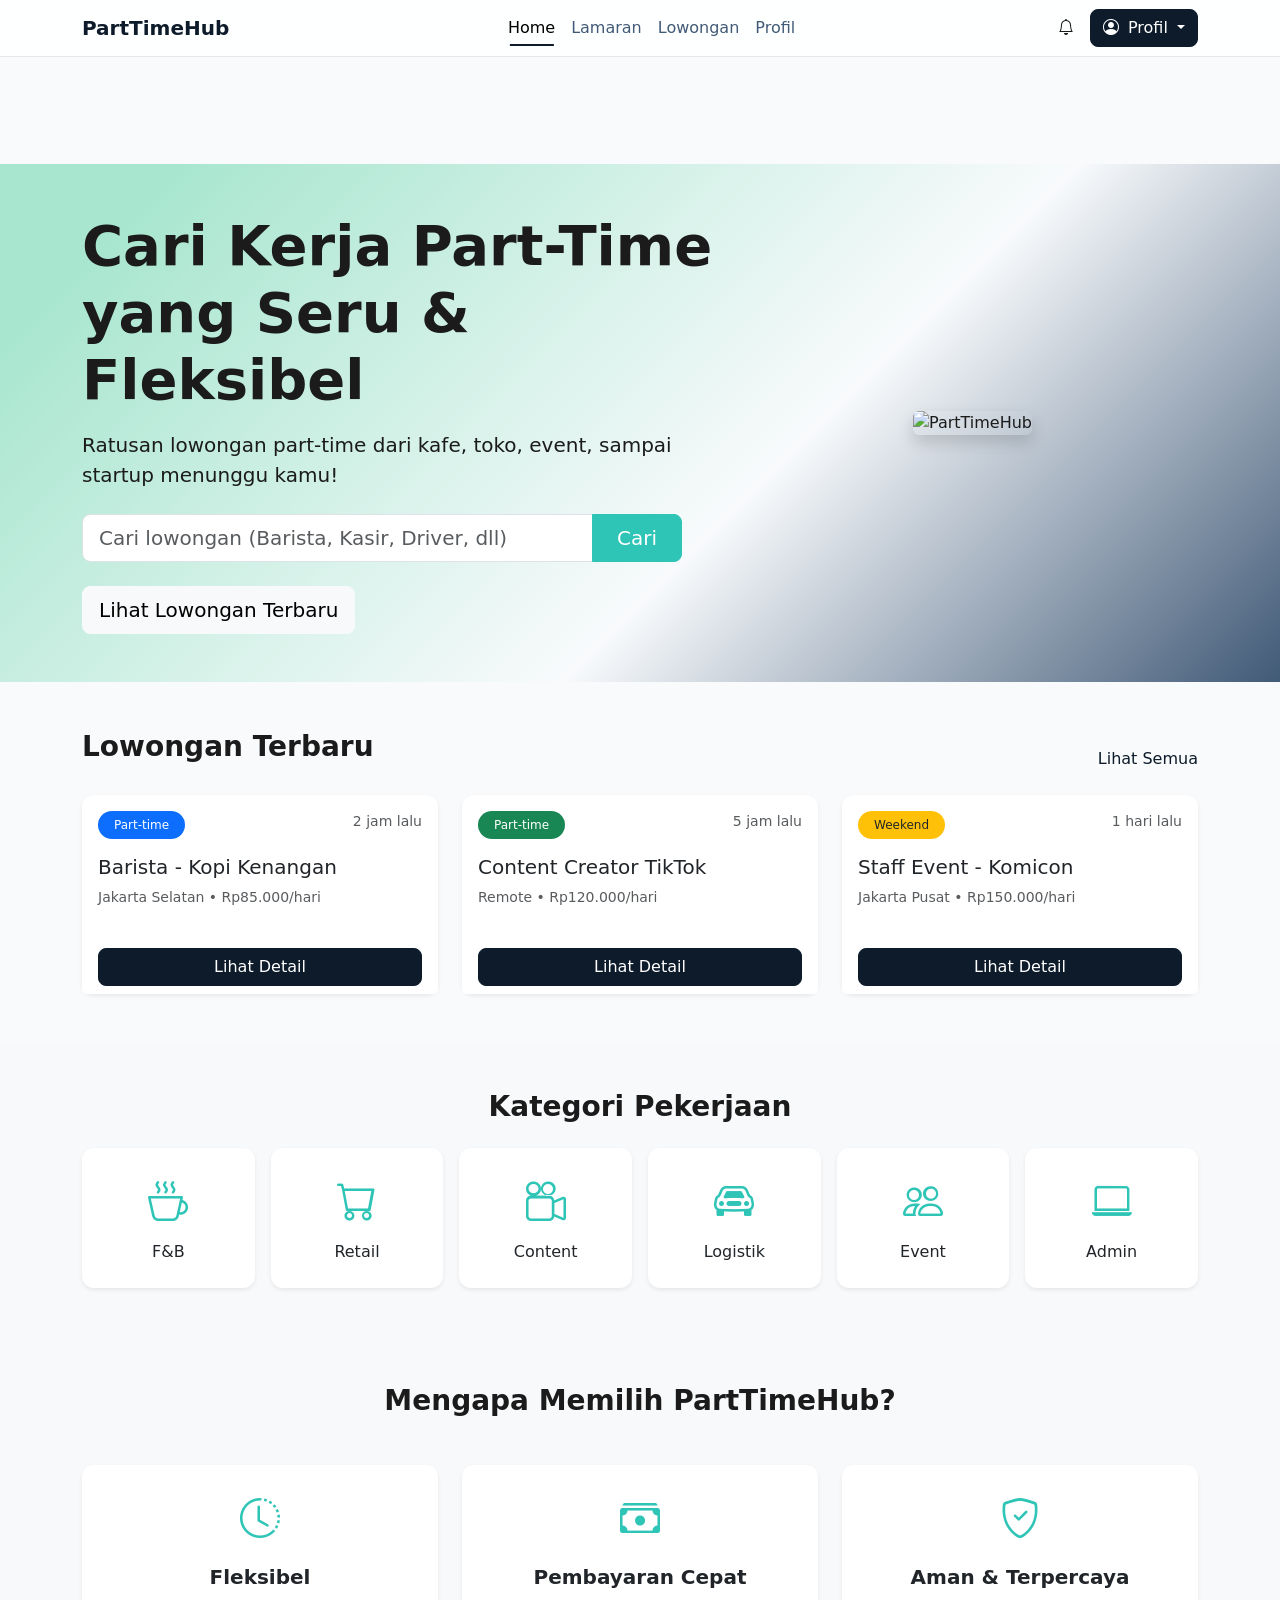
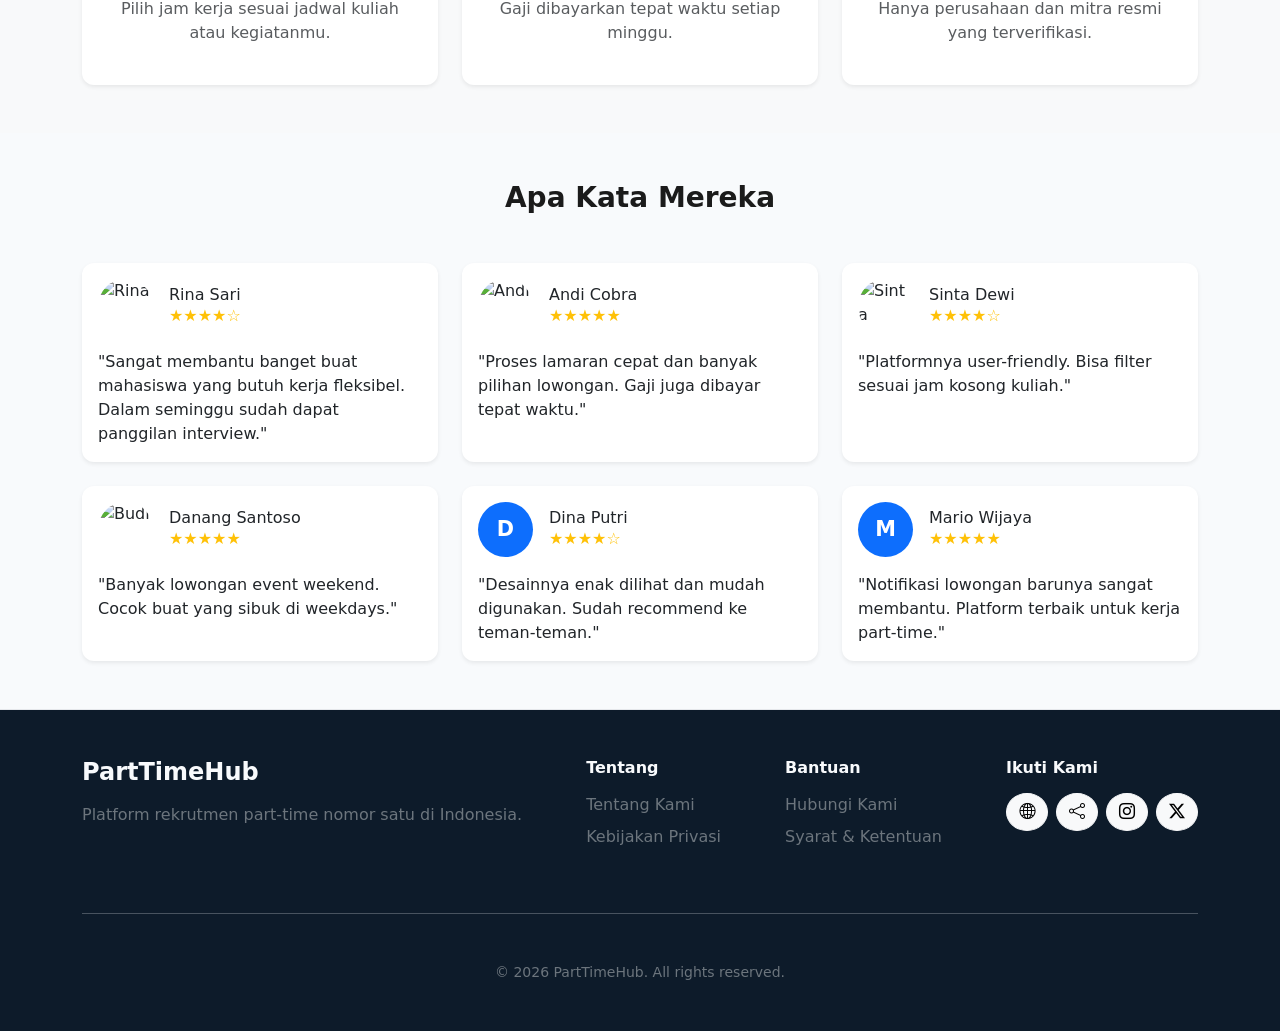
==== commit 326bfbc1: "edit home pelamar dikit" ====
--- a/homepelamar.html
+++ b/homepelamar.html
@@ -16,6 +16,17 @@
     />
     <link rel="stylesheet" href="style.css" />
   </head>
+  <style>
+    .hero {
+      margin-top: 80px;
+      background: linear-gradient(
+        135deg,
+        var(--accent-light) 10%,
+        var(--background) 60%,
+        var(--primary-light) 100%
+      );
+    }
+  </style>
   <body>
     <nav class="navbar navbar-expand-lg fixed-top">
       <div class="container">
@@ -89,364 +100,353 @@
       </div>
     </nav>
 
-    <!-- MAIN CONTENT -->
-    <main style="margin-top: 90px">
-      <!-- HERO -->
-      <section
-        class="py-5"
-        style="
-          background: linear-gradient(135deg, #0d1b2a 0%, #1f4b6e 100%);
-          color: white;
-        "
-      >
-        <div class="container">
-          <div class="row align-items-center min-vh-75">
-            <div class="col-lg-7">
-              <h1 class="display-4 fw-bold mb-3">
-                Cari Kerja Part-Time<br />yang Seru & Fleksibel
-              </h1>
-              <p class="lead mb-4">
-                Ratusan lowongan part-time dari kafe, toko, event, sampai
-                startup menunggu kamu!
+    <!-- HERO -->
+    <section class="hero py-5">
+      <div class="container">
+        <div class="row align-items-center min-vh-75">
+          <div class="col-lg-7">
+            <h1 class="display-4 fw-bold mb-3">
+              Cari Kerja Part-Time<br />yang Seru & Fleksibel
+            </h1>
+            <p class="lead mb-4">
+              Ratusan lowongan part-time dari kafe, toko, event, sampai startup
+              menunggu kamu!
+            </p>
+
+            <div
+              class="input-group input-group-lg mb-4"
+              style="max-width: 600px"
+            >
+              <input
+                type="text"
+                class="form-control"
+                placeholder="Cari lowongan (Barista, Kasir, Driver, dll)"
+              />
+              <a
+                href="lowonganpelamar.html"
+                class="btn btn-accent px-4 text-white"
+                >Cari</a
+              >
+            </div>
+
+            <a href="lowonganpelamar.html" class="btn btn-light btn-lg"
+              >Lihat Lowongan Terbaru</a
+            >
+          </div>
+          <div class="col-lg-5 text-center">
+            <img
+              src="https://picsum.photos/id/1015/520/400"
+              class="img-fluid rounded shadow"
+              alt="PartTimeHub"
+            />
+          </div>
+        </div>
+      </div>
+    </section>
+
+    <!-- LOWONGAN TERBARU -->
+    <section class="py-5">
+      <div class="container">
+        <div class="d-flex justify-content-between align-items-end mb-4">
+          <h3 class="fw-bold">Lowongan Terbaru</h3>
+          <a href="lowonganpelamar.html" class="text-decoration-none"
+            >Lihat Semua</a
+          >
+        </div>
+
+        <div class="row g-4">
+          <div class="col-lg-4 col-md-6">
+            <div class="card h-100 border-0 shadow-sm">
+              <div class="card-body">
+                <div class="d-flex justify-content-between">
+                  <span class="badge bg-primary">Part-time</span>
+                  <span class="text-muted small">2 jam lalu</span>
+                </div>
+                <h5 class="mt-3 mb-2">Barista - Kopi Kenangan</h5>
+                <p class="text-muted small">Jakarta Selatan • Rp85.000/hari</p>
+              </div>
+              <div class="card-footer bg-white border-0">
+                <a href="lowonganpelamar.html" class="btn btn-primary w-100"
+                  >Lihat Detail</a
+                >
+              </div>
+            </div>
+          </div>
+
+          <div class="col-lg-4 col-md-6">
+            <div class="card h-100 border-0 shadow-sm">
+              <div class="card-body">
+                <div class="d-flex justify-content-between">
+                  <span class="badge bg-success">Part-time</span>
+                  <span class="text-muted small">5 jam lalu</span>
+                </div>
+                <h5 class="mt-3 mb-2">Content Creator TikTok</h5>
+                <p class="text-muted small">Remote • Rp120.000/hari</p>
+              </div>
+              <div class="card-footer bg-white border-0">
+                <a href="lowonganpelamar.html" class="btn btn-primary w-100"
+                  >Lihat Detail</a
+                >
+              </div>
+            </div>
+          </div>
+
+          <div class="col-lg-4 col-md-6">
+            <div class="card h-100 border-0 shadow-sm">
+              <div class="card-body">
+                <div class="d-flex justify-content-between">
+                  <span class="badge bg-warning text-dark">Weekend</span>
+                  <span class="text-muted small">1 hari lalu</span>
+                </div>
+                <h5 class="mt-3 mb-2">Staff Event - Komicon</h5>
+                <p class="text-muted small">Jakarta Pusat • Rp150.000/hari</p>
+              </div>
+              <div class="card-footer bg-white border-0">
+                <a href="lowonganpelamar.html" class="btn btn-primary w-100"
+                  >Lihat Detail</a
+                >
+              </div>
+            </div>
+          </div>
+        </div>
+      </div>
+    </section>
+
+    <!-- KATEGORI -->
+    <section class="py-5 bg-light">
+      <div class="container">
+        <h3 class="fw-bold text-center mb-4">Kategori Pekerjaan</h3>
+        <div class="row g-3 text-center">
+          <div class="col-6 col-md-3 col-lg-2">
+            <div class="card h-100 py-4 border-0 shadow-sm">
+              <i class="bi bi-cup-hot fs-1 text-accent"></i>
+              <p class="mt-2 mb-0 fw-medium">F&B</p>
+            </div>
+          </div>
+          <div class="col-6 col-md-3 col-lg-2">
+            <div class="card h-100 py-4 border-0 shadow-sm">
+              <i class="bi bi-cart fs-1 text-accent"></i>
+              <p class="mt-2 mb-0 fw-medium">Retail</p>
+            </div>
+          </div>
+          <div class="col-6 col-md-3 col-lg-2">
+            <div class="card h-100 py-4 border-0 shadow-sm">
+              <i class="bi bi-camera-reels fs-1 text-accent"></i>
+              <p class="mt-2 mb-0 fw-medium">Content</p>
+            </div>
+          </div>
+          <div class="col-6 col-md-3 col-lg-2">
+            <div class="card h-100 py-4 border-0 shadow-sm">
+              <i class="bi bi-car-front fs-1 text-accent"></i>
+              <p class="mt-2 mb-0 fw-medium">Logistik</p>
+            </div>
+          </div>
+          <div class="col-6 col-md-3 col-lg-2">
+            <div class="card h-100 py-4 border-0 shadow-sm">
+              <i class="bi bi-people fs-1 text-accent"></i>
+              <p class="mt-2 mb-0 fw-medium">Event</p>
+            </div>
+          </div>
+          <div class="col-6 col-md-3 col-lg-2">
+            <div class="card h-100 py-4 border-0 shadow-sm">
+              <i class="bi bi-laptop fs-1 text-accent"></i>
+              <p class="mt-2 mb-0 fw-medium">Admin</p>
+            </div>
+          </div>
+        </div>
+      </div>
+    </section>
+
+    <!-- MENGAPA MEMILIH PARTTIMEHUB -->
+    <section class="py-5 bg-light">
+      <div class="container">
+        <h3 class="fw-bold text-center mb-5">Mengapa Memilih PartTimeHub?</h3>
+        <div class="row g-4">
+          <div class="col-lg-4 col-md-6">
+            <div class="card h-100 border-0 shadow-sm text-center p-4">
+              <i class="bi bi-clock-history fs-1 text-accent mb-3"></i>
+              <h5 class="fw-bold">Fleksibel</h5>
+              <p class="text-muted">
+                Pilih jam kerja sesuai jadwal kuliah atau kegiatanmu.
               </p>
-
-              <div
-                class="input-group input-group-lg mb-4"
-                style="max-width: 600px"
-              >
-                <input
-                  type="text"
-                  class="form-control"
-                  placeholder="Cari lowongan (Barista, Kasir, Driver, dll)"
-                />
-                <a
-                  href="lowonganpelamar.html"
-                  class="btn btn-accent px-4 text-white"
-                  >Cari</a
-                >
-              </div>
-
-              <a href="lowonganpelamar.html" class="btn btn-light btn-lg"
-                >Lihat Lowongan Terbaru</a
-              >
-            </div>
-            <div class="col-lg-5 text-center">
-              <img
-                src="https://picsum.photos/id/1015/520/400"
-                class="img-fluid rounded shadow"
-                alt="PartTimeHub"
-              />
-            </div>
-          </div>
-        </div>
-      </section>
-
-      <!-- LOWONGAN TERBARU -->
-      <section class="py-5">
-        <div class="container">
-          <div class="d-flex justify-content-between align-items-end mb-4">
-            <h3 class="fw-bold">Lowongan Terbaru</h3>
-            <a href="lowonganpelamar.html" class="text-decoration-none"
-              >Lihat Semua</a
-            >
-          </div>
-
-          <div class="row g-4">
-            <div class="col-lg-4 col-md-6">
-              <div class="card h-100 border-0 shadow-sm">
-                <div class="card-body">
-                  <div class="d-flex justify-content-between">
-                    <span class="badge bg-primary">Part-time</span>
-                    <span class="text-muted small">2 jam lalu</span>
-                  </div>
-                  <h5 class="mt-3 mb-2">Barista - Kopi Kenangan</h5>
-                  <p class="text-muted small">
-                    Jakarta Selatan • Rp85.000/hari
-                  </p>
-                </div>
-                <div class="card-footer bg-white border-0">
-                  <a href="lowonganpelamar.html" class="btn btn-primary w-100"
-                    >Lihat Detail</a
+            </div>
+          </div>
+
+          <div class="col-lg-4 col-md-6">
+            <div class="card h-100 border-0 shadow-sm text-center p-4">
+              <i class="bi bi-cash-stack fs-1 text-accent mb-3"></i>
+              <h5 class="fw-bold">Pembayaran Cepat</h5>
+              <p class="text-muted">
+                Gaji dibayarkan tepat waktu setiap minggu.
+              </p>
+            </div>
+          </div>
+
+          <div class="col-lg-4 col-md-6">
+            <div class="card h-100 border-0 shadow-sm text-center p-4">
+              <i class="bi bi-shield-check fs-1 text-accent mb-3"></i>
+              <h5 class="fw-bold">Aman & Terpercaya</h5>
+              <p class="text-muted">
+                Hanya perusahaan dan mitra resmi yang terverifikasi.
+              </p>
+            </div>
+          </div>
+        </div>
+      </div>
+    </section>
+
+    <!-- REVIEW -->
+    <section class="py-5">
+      <div class="container">
+        <h3 class="fw-bold text-center mb-5">Apa Kata Mereka</h3>
+
+        <div class="row g-4">
+          <!-- Foto Profil -->
+          <div class="col-lg-4 col-md-6">
+            <div class="card h-100 border-0 shadow-sm">
+              <div class="card-body">
+                <div class="d-flex align-items-center mb-3">
+                  <img
+                    src="https://encrypted-tbn0.gstatic.com/images?q=tbn:ANd9GcQ6HtnOno9IbTDYhmvbXClm6KJe0BynRRf1pZ3Mh5lPdQ&s"
+                    class="rounded-circle"
+                    width="55"
+                    height="55"
+                    alt="Rina"
+                  />
+                  <div class="ms-3">
+                    <h6 class="mb-0">Rina Sari</h6>
+                    <div class="text-warning">★★★★☆</div>
+                  </div>
+                </div>
+                <p class="mb-0">
+                  "Sangat membantu banget buat mahasiswa yang butuh kerja
+                  fleksibel. Dalam seminggu sudah dapat panggilan interview."
+                </p>
+              </div>
+            </div>
+          </div>
+
+          <div class="col-lg-4 col-md-6">
+            <div class="card h-100 border-0 shadow-sm">
+              <div class="card-body">
+                <div class="d-flex align-items-center mb-3">
+                  <img
+                    src="https://encrypted-tbn0.gstatic.com/images?q=tbn:ANd9GcQN44lD7IvdKfataVqY8pbBdF7QvOU-wyWhz1LwLs17uihg-aZVG5OFeNk&s=10"
+                    class="rounded-circle"
+                    width="55"
+                    height="55"
+                    alt="Andi"
+                  />
+                  <div class="ms-3">
+                    <h6 class="mb-0">Andi Cobra</h6>
+                    <div class="text-warning">★★★★★</div>
+                  </div>
+                </div>
+                <p class="mb-0">
+                  "Proses lamaran cepat dan banyak pilihan lowongan. Gaji juga
+                  dibayar tepat waktu."
+                </p>
+              </div>
+            </div>
+          </div>
+
+          <div class="col-lg-4 col-md-6">
+            <div class="card h-100 border-0 shadow-sm">
+              <div class="card-body">
+                <div class="d-flex align-items-center mb-3">
+                  <img
+                    src="https://i.pinimg.com/236x/d5/de/7b/d5de7b42560c95c752013aca3267345b.jpg"
+                    class="rounded-circle"
+                    width="55"
+                    height="55"
+                    alt="Sinta"
+                  />
+                  <div class="ms-3">
+                    <h6 class="mb-0">Sinta Dewi</h6>
+                    <div class="text-warning">★★★★☆</div>
+                  </div>
+                </div>
+                <p class="mb-0">
+                  "Platformnya user-friendly. Bisa filter sesuai jam kosong
+                  kuliah."
+                </p>
+              </div>
+            </div>
+          </div>
+
+          <div class="col-lg-4 col-md-6">
+            <div class="card h-100 border-0 shadow-sm">
+              <div class="card-body">
+                <div class="d-flex align-items-center mb-3">
+                  <img
+                    src="https://encrypted-tbn0.gstatic.com/images?q=tbn:ANd9GcTEp83tcfi84MyHrpbs8O5TTGmdVVI8pF9ZLukH0fkGiST_4VVEjJopps4&s=10"
+                    class="rounded-circle"
+                    width="55"
+                    height="55"
+                    alt="Budi"
+                  />
+                  <div class="ms-3">
+                    <h6 class="mb-0">Danang Santoso</h6>
+                    <div class="text-warning">★★★★★</div>
+                  </div>
+                </div>
+                <p class="mb-0">
+                  "Banyak lowongan event weekend. Cocok buat yang sibuk di
+                  weekdays."
+                </p>
+              </div>
+            </div>
+          </div>
+
+          <!-- Avatar Inisial -->
+          <div class="col-lg-4 col-md-6">
+            <div class="card h-100 border-0 shadow-sm">
+              <div class="card-body">
+                <div class="d-flex align-items-center mb-3">
+                  <div
+                    class="rounded-circle bg-primary text-white d-flex align-items-center justify-content-center fw-bold"
+                    style="width: 55px; height: 55px; font-size: 1.3rem"
                   >
-                </div>
-              </div>
-            </div>
-
-            <div class="col-lg-4 col-md-6">
-              <div class="card h-100 border-0 shadow-sm">
-                <div class="card-body">
-                  <div class="d-flex justify-content-between">
-                    <span class="badge bg-success">Part-time</span>
-                    <span class="text-muted small">5 jam lalu</span>
-                  </div>
-                  <h5 class="mt-3 mb-2">Content Creator TikTok</h5>
-                  <p class="text-muted small">Remote • Rp120.000/hari</p>
-                </div>
-                <div class="card-footer bg-white border-0">
-                  <a href="lowonganpelamar.html" class="btn btn-primary w-100"
-                    >Lihat Detail</a
+                    D
+                  </div>
+                  <div class="ms-3">
+                    <h6 class="mb-0">Dina Putri</h6>
+                    <div class="text-warning">★★★★☆</div>
+                  </div>
+                </div>
+                <p class="mb-0">
+                  "Desainnya enak dilihat dan mudah digunakan. Sudah recommend
+                  ke teman-teman."
+                </p>
+              </div>
+            </div>
+          </div>
+
+          <div class="col-lg-4 col-md-6">
+            <div class="card h-100 border-0 shadow-sm">
+              <div class="card-body">
+                <div class="d-flex align-items-center mb-3">
+                  <div
+                    class="rounded-circle bg-primary text-white d-flex align-items-center justify-content-center fw-bold"
+                    style="width: 55px; height: 55px; font-size: 1.3rem"
                   >
-                </div>
-              </div>
-            </div>
-
-            <div class="col-lg-4 col-md-6">
-              <div class="card h-100 border-0 shadow-sm">
-                <div class="card-body">
-                  <div class="d-flex justify-content-between">
-                    <span class="badge bg-warning text-dark">Weekend</span>
-                    <span class="text-muted small">1 hari lalu</span>
-                  </div>
-                  <h5 class="mt-3 mb-2">Staff Event - Komicon</h5>
-                  <p class="text-muted small">Jakarta Pusat • Rp150.000/hari</p>
-                </div>
-                <div class="card-footer bg-white border-0">
-                  <a href="lowonganpelamar.html" class="btn btn-primary w-100"
-                    >Lihat Detail</a
-                  >
-                </div>
-              </div>
-            </div>
-          </div>
-        </div>
-      </section>
-
-      <!-- KATEGORI -->
-      <section class="py-5 bg-light">
-        <div class="container">
-          <h3 class="fw-bold text-center mb-4">Kategori Pekerjaan</h3>
-          <div class="row g-3 text-center">
-            <div class="col-6 col-md-3 col-lg-2">
-              <div class="card h-100 py-4 border-0 shadow-sm">
-                <i class="bi bi-cup-hot fs-1 text-accent"></i>
-                <p class="mt-2 mb-0 fw-medium">F&B</p>
-              </div>
-            </div>
-            <div class="col-6 col-md-3 col-lg-2">
-              <div class="card h-100 py-4 border-0 shadow-sm">
-                <i class="bi bi-cart fs-1 text-accent"></i>
-                <p class="mt-2 mb-0 fw-medium">Retail</p>
-              </div>
-            </div>
-            <div class="col-6 col-md-3 col-lg-2">
-              <div class="card h-100 py-4 border-0 shadow-sm">
-                <i class="bi bi-camera-reels fs-1 text-accent"></i>
-                <p class="mt-2 mb-0 fw-medium">Content</p>
-              </div>
-            </div>
-            <div class="col-6 col-md-3 col-lg-2">
-              <div class="card h-100 py-4 border-0 shadow-sm">
-                <i class="bi bi-car-front fs-1 text-accent"></i>
-                <p class="mt-2 mb-0 fw-medium">Logistik</p>
-              </div>
-            </div>
-            <div class="col-6 col-md-3 col-lg-2">
-              <div class="card h-100 py-4 border-0 shadow-sm">
-                <i class="bi bi-people fs-1 text-accent"></i>
-                <p class="mt-2 mb-0 fw-medium">Event</p>
-              </div>
-            </div>
-            <div class="col-6 col-md-3 col-lg-2">
-              <div class="card h-100 py-4 border-0 shadow-sm">
-                <i class="bi bi-laptop fs-1 text-accent"></i>
-                <p class="mt-2 mb-0 fw-medium">Admin</p>
-              </div>
-            </div>
-          </div>
-        </div>
-      </section>
-
-      <!-- MENGAPA MEMILIH PARTTIMEHUB -->
-      <section class="py-5 bg-light">
-        <div class="container">
-          <h3 class="fw-bold text-center mb-5">Mengapa Memilih PartTimeHub?</h3>
-          <div class="row g-4">
-            <div class="col-lg-4 col-md-6">
-              <div class="card h-100 border-0 shadow-sm text-center p-4">
-                <i class="bi bi-clock-history fs-1 text-accent mb-3"></i>
-                <h5 class="fw-bold">Fleksibel</h5>
-                <p class="text-muted">
-                  Pilih jam kerja sesuai jadwal kuliah atau kegiatanmu.
+                    M
+                  </div>
+                  <div class="ms-3">
+                    <h6 class="mb-0">Mario Wijaya</h6>
+                    <div class="text-warning">★★★★★</div>
+                  </div>
+                </div>
+                <p class="mb-0">
+                  "Notifikasi lowongan barunya sangat membantu. Platform terbaik
+                  untuk kerja part-time."
                 </p>
               </div>
             </div>
-
-            <div class="col-lg-4 col-md-6">
-              <div class="card h-100 border-0 shadow-sm text-center p-4">
-                <i class="bi bi-cash-stack fs-1 text-accent mb-3"></i>
-                <h5 class="fw-bold">Pembayaran Cepat</h5>
-                <p class="text-muted">
-                  Gaji dibayarkan tepat waktu setiap minggu.
-                </p>
-              </div>
-            </div>
-
-            <div class="col-lg-4 col-md-6">
-              <div class="card h-100 border-0 shadow-sm text-center p-4">
-                <i class="bi bi-shield-check fs-1 text-accent mb-3"></i>
-                <h5 class="fw-bold">Aman & Terpercaya</h5>
-                <p class="text-muted">
-                  Hanya perusahaan dan mitra resmi yang terverifikasi.
-                </p>
-              </div>
-            </div>
-          </div>
-        </div>
-      </section>
-
-      <!-- REVIEW -->
-      <section class="py-5">
-        <div class="container">
-          <h3 class="fw-bold text-center mb-5">Apa Kata Mereka</h3>
-
-          <div class="row g-4">
-            <!-- Foto Profil -->
-            <div class="col-lg-4 col-md-6">
-              <div class="card h-100 border-0 shadow-sm">
-                <div class="card-body">
-                  <div class="d-flex align-items-center mb-3">
-                    <img
-                      src="https://encrypted-tbn0.gstatic.com/images?q=tbn:ANd9GcQ6HtnOno9IbTDYhmvbXClm6KJe0BynRRf1pZ3Mh5lPdQ&s"
-                      class="rounded-circle"
-                      width="55"
-                      height="55"
-                      alt="Rina"
-                    />
-                    <div class="ms-3">
-                      <h6 class="mb-0">Rina Sari</h6>
-                      <div class="text-warning">★★★★☆</div>
-                    </div>
-                  </div>
-                  <p class="mb-0">
-                    "Sangat membantu banget buat mahasiswa yang butuh kerja
-                    fleksibel. Dalam seminggu sudah dapat panggilan interview."
-                  </p>
-                </div>
-              </div>
-            </div>
-
-            <div class="col-lg-4 col-md-6">
-              <div class="card h-100 border-0 shadow-sm">
-                <div class="card-body">
-                  <div class="d-flex align-items-center mb-3">
-                    <img
-                      src="https://encrypted-tbn0.gstatic.com/images?q=tbn:ANd9GcQN44lD7IvdKfataVqY8pbBdF7QvOU-wyWhz1LwLs17uihg-aZVG5OFeNk&s=10"
-                      class="rounded-circle"
-                      width="55"
-                      height="55"
-                      alt="Andi"
-                    />
-                    <div class="ms-3">
-                      <h6 class="mb-0">Andi Cobra</h6>
-                      <div class="text-warning">★★★★★</div>
-                    </div>
-                  </div>
-                  <p class="mb-0">
-                    "Proses lamaran cepat dan banyak pilihan lowongan. Gaji juga
-                    dibayar tepat waktu."
-                  </p>
-                </div>
-              </div>
-            </div>
-
-            <div class="col-lg-4 col-md-6">
-              <div class="card h-100 border-0 shadow-sm">
-                <div class="card-body">
-                  <div class="d-flex align-items-center mb-3">
-                    <img
-                      src="https://i.pinimg.com/236x/d5/de/7b/d5de7b42560c95c752013aca3267345b.jpg"
-                      class="rounded-circle"
-                      width="55"
-                      height="55"
-                      alt="Sinta"
-                    />
-                    <div class="ms-3">
-                      <h6 class="mb-0">Sinta Dewi</h6>
-                      <div class="text-warning">★★★★☆</div>
-                    </div>
-                  </div>
-                  <p class="mb-0">
-                    "Platformnya user-friendly. Bisa filter sesuai jam kosong
-                    kuliah."
-                  </p>
-                </div>
-              </div>
-            </div>
-
-            <div class="col-lg-4 col-md-6">
-              <div class="card h-100 border-0 shadow-sm">
-                <div class="card-body">
-                  <div class="d-flex align-items-center mb-3">
-                    <img
-                      src="https://encrypted-tbn0.gstatic.com/images?q=tbn:ANd9GcTEp83tcfi84MyHrpbs8O5TTGmdVVI8pF9ZLukH0fkGiST_4VVEjJopps4&s=10"
-                      class="rounded-circle"
-                      width="55"
-                      height="55"
-                      alt="Budi"
-                    />
-                    <div class="ms-3">
-                      <h6 class="mb-0">Danang Santoso</h6>
-                      <div class="text-warning">★★★★★</div>
-                    </div>
-                  </div>
-                  <p class="mb-0">
-                    "Banyak lowongan event weekend. Cocok buat yang sibuk di
-                    weekdays."
-                  </p>
-                </div>
-              </div>
-            </div>
-
-            <!-- Avatar Inisial -->
-            <div class="col-lg-4 col-md-6">
-              <div class="card h-100 border-0 shadow-sm">
-                <div class="card-body">
-                  <div class="d-flex align-items-center mb-3">
-                    <div
-                      class="rounded-circle bg-primary text-white d-flex align-items-center justify-content-center fw-bold"
-                      style="width: 55px; height: 55px; font-size: 1.3rem"
-                    >
-                      D
-                    </div>
-                    <div class="ms-3">
-                      <h6 class="mb-0">Dina Putri</h6>
-                      <div class="text-warning">★★★★☆</div>
-                    </div>
-                  </div>
-                  <p class="mb-0">
-                    "Desainnya enak dilihat dan mudah digunakan. Sudah recommend
-                    ke teman-teman."
-                  </p>
-                </div>
-              </div>
-            </div>
-
-            <div class="col-lg-4 col-md-6">
-              <div class="card h-100 border-0 shadow-sm">
-                <div class="card-body">
-                  <div class="d-flex align-items-center mb-3">
-                    <div
-                      class="rounded-circle bg-primary text-white d-flex align-items-center justify-content-center fw-bold"
-                      style="width: 55px; height: 55px; font-size: 1.3rem"
-                    >
-                      M
-                    </div>
-                    <div class="ms-3">
-                      <h6 class="mb-0">Mario Wijaya</h6>
-                      <div class="text-warning">★★★★★</div>
-                    </div>
-                  </div>
-                  <p class="mb-0">
-                    "Notifikasi lowongan barunya sangat membantu. Platform
-                    terbaik untuk kerja part-time."
-                  </p>
-                </div>
-              </div>
-            </div>
-          </div>
-        </div>
-      </section>
-    </main>
+          </div>
+        </div>
+      </div>
+    </section>
 
     <!-- FOOTER -->
     <section class="footer py-5">
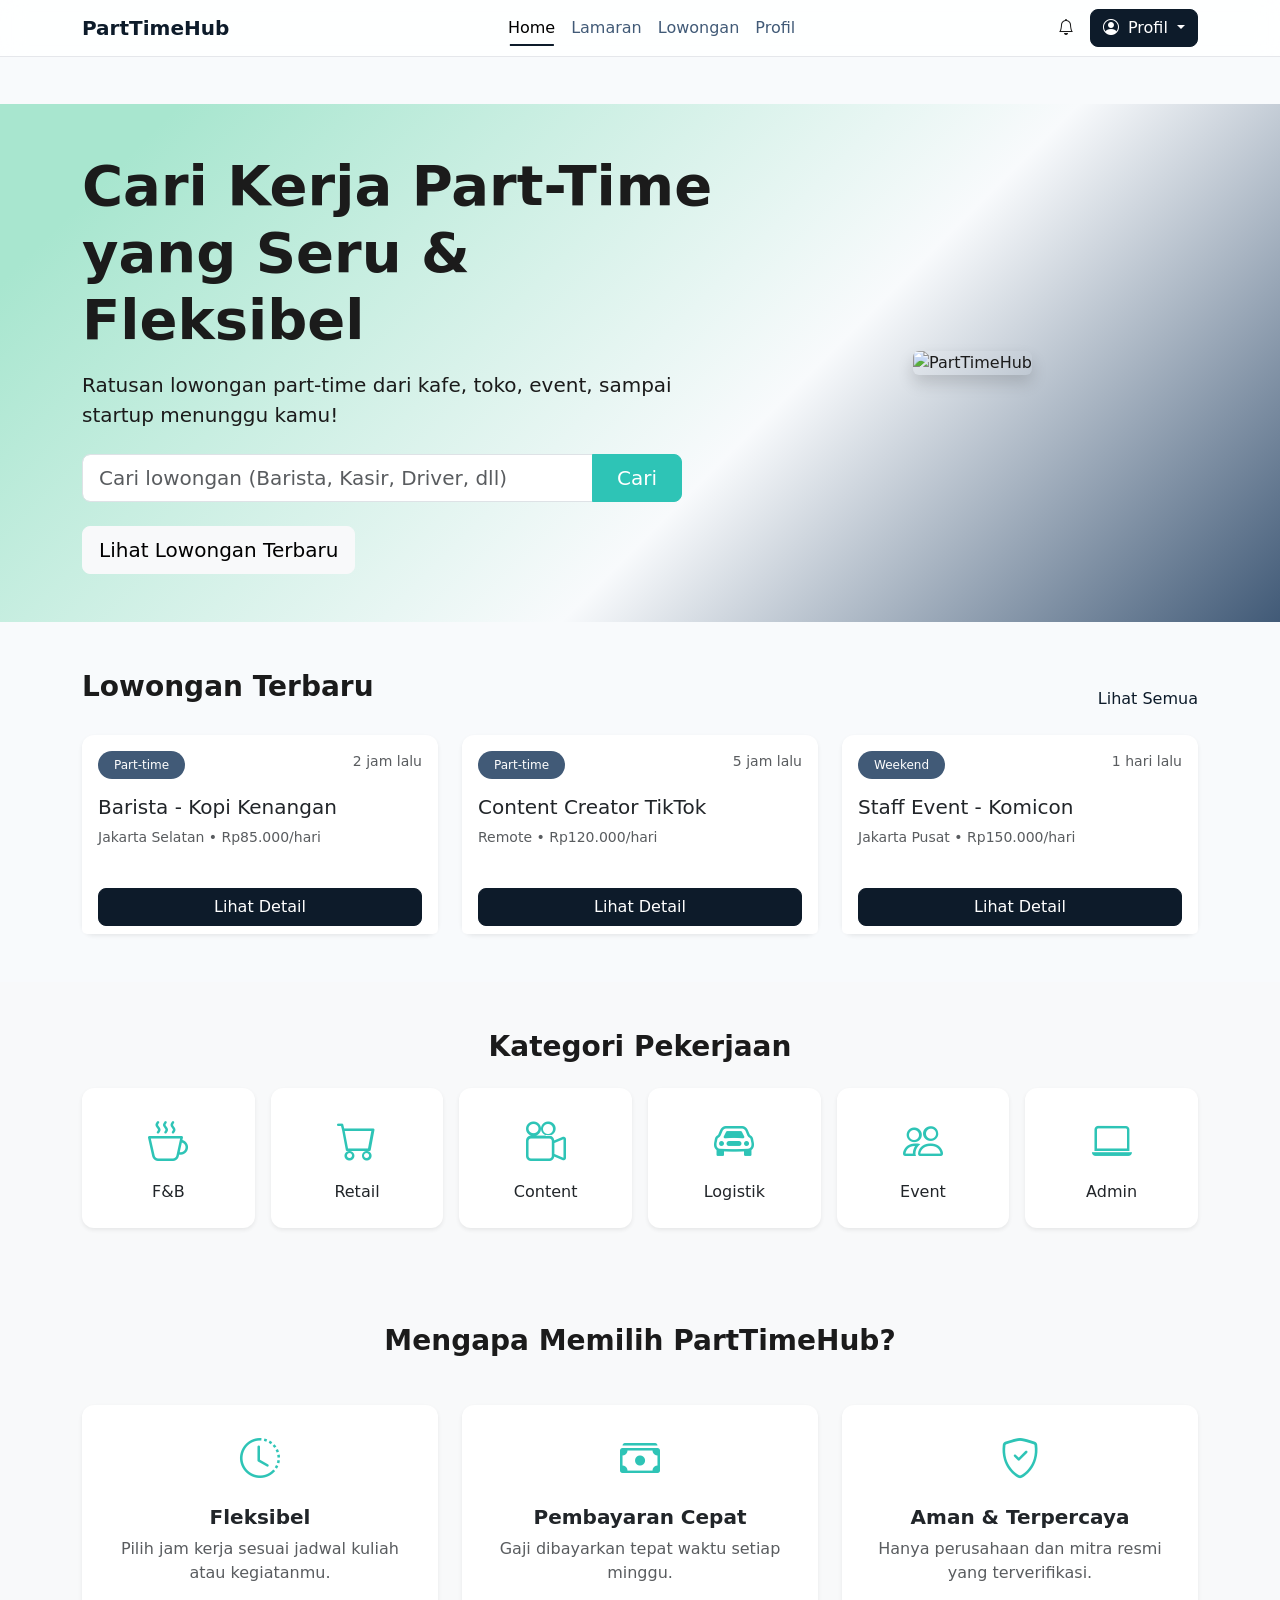
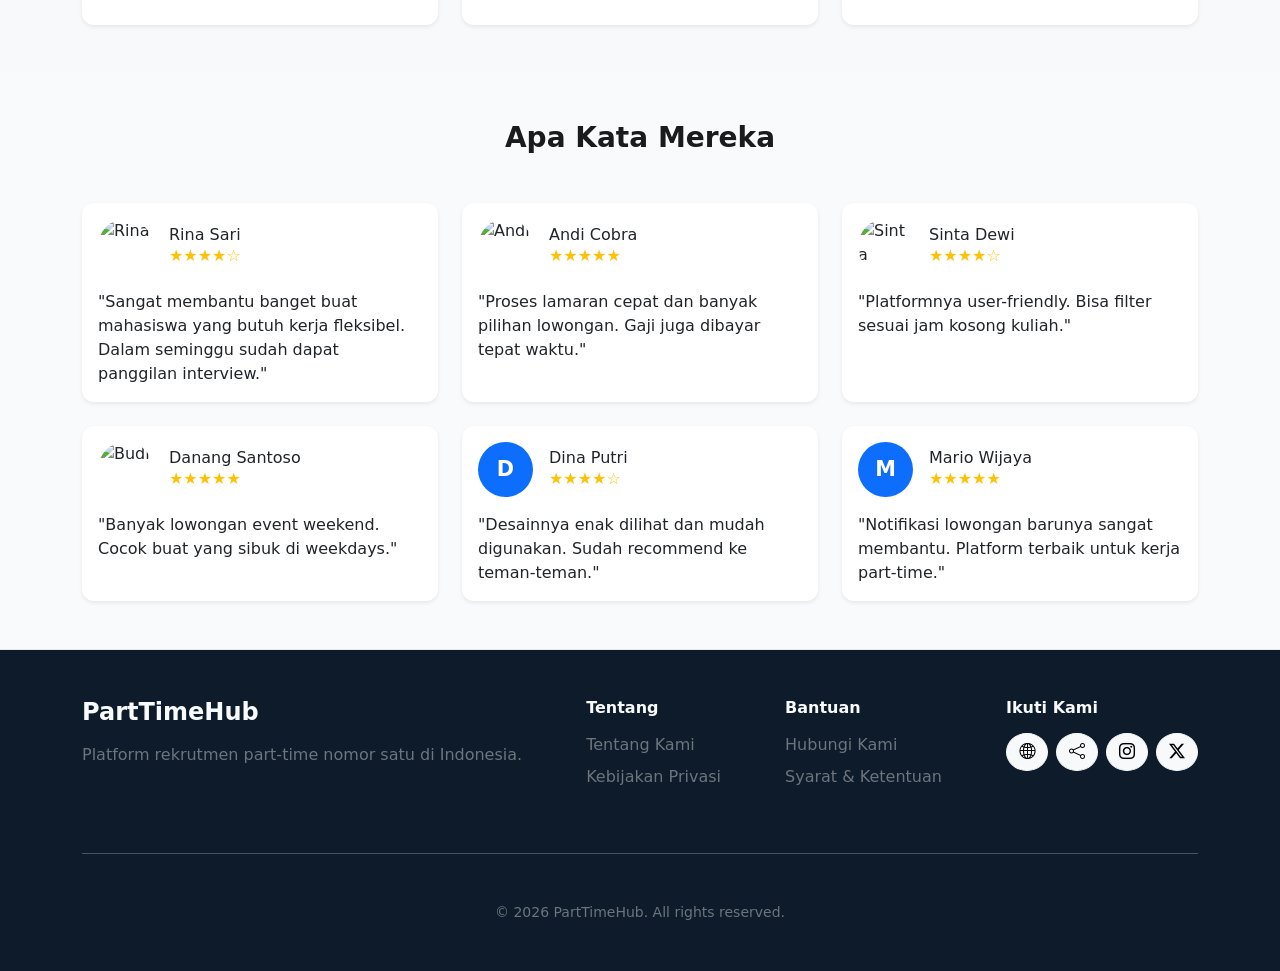
==== commit 649e6ea1: "perubahan badge" ====
--- a/homepelamar.html
+++ b/homepelamar.html
@@ -25,6 +25,11 @@
         var(--background) 60%,
         var(--primary-light) 100%
       );
+    }
+
+    .card:hover {
+      transform: translateY(-6px);
+      box-shadow: 0 12px 25px rgba(0, 0, 0, 0.1) !important;
     }
   </style>
   <body>
@@ -135,7 +140,7 @@
           </div>
           <div class="col-lg-5 text-center">
             <img
-              src="https://picsum.photos/id/1015/520/400"
+              src="https://storage.googleapis.com/ekrutassets/blogs/images/000/001/528/original/lingkungan-kerja-EKRUT.jpg"
               class="img-fluid rounded shadow"
               alt="PartTimeHub"
             />
@@ -159,7 +164,7 @@
             <div class="card h-100 border-0 shadow-sm">
               <div class="card-body">
                 <div class="d-flex justify-content-between">
-                  <span class="badge bg-primary">Part-time</span>
+                  <span class="badge badge-job">Part-time</span>
                   <span class="text-muted small">2 jam lalu</span>
                 </div>
                 <h5 class="mt-3 mb-2">Barista - Kopi Kenangan</h5>
@@ -177,7 +182,7 @@
             <div class="card h-100 border-0 shadow-sm">
               <div class="card-body">
                 <div class="d-flex justify-content-between">
-                  <span class="badge bg-success">Part-time</span>
+                  <span class="badge badge-job">Part-time</span>
                   <span class="text-muted small">5 jam lalu</span>
                 </div>
                 <h5 class="mt-3 mb-2">Content Creator TikTok</h5>
@@ -195,7 +200,7 @@
             <div class="card h-100 border-0 shadow-sm">
               <div class="card-body">
                 <div class="d-flex justify-content-between">
-                  <span class="badge bg-warning text-dark">Weekend</span>
+                  <span class="badge badge-job">Weekend</span>
                   <span class="text-muted small">1 hari lalu</span>
                 </div>
                 <h5 class="mt-3 mb-2">Staff Event - Komicon</h5>
--- a/style.css
+++ b/style.css
@@ -60,7 +60,7 @@
 body {
   background: var(--background);
   color: var(--black);
-  padding-top: 84px; /* offset navbar fixed-top */
+  padding-top: 24px; /* offset navbar fixed-top */
 }
 
 /* Card */
@@ -251,11 +251,6 @@
 
 .text-accent {
   color: var(--accent) !important;
-}
-
-.card:hover {
-  transform: translateY(-6px);
-  box-shadow: 0 12px 25px rgba(0, 0, 0, 0.1) !important;
 }
 
 .footer {
@@ -567,7 +562,8 @@
   color: var(--accent) !important;
 }
 
-.card:hover {
-  transform: translateY(-6px);
-  box-shadow: 0 12px 25px rgba(0, 0, 0, 0.1) !important;
-}
+
+.badge-job{
+    background-color: var(--primary-light);
+    color: #fff;
+}
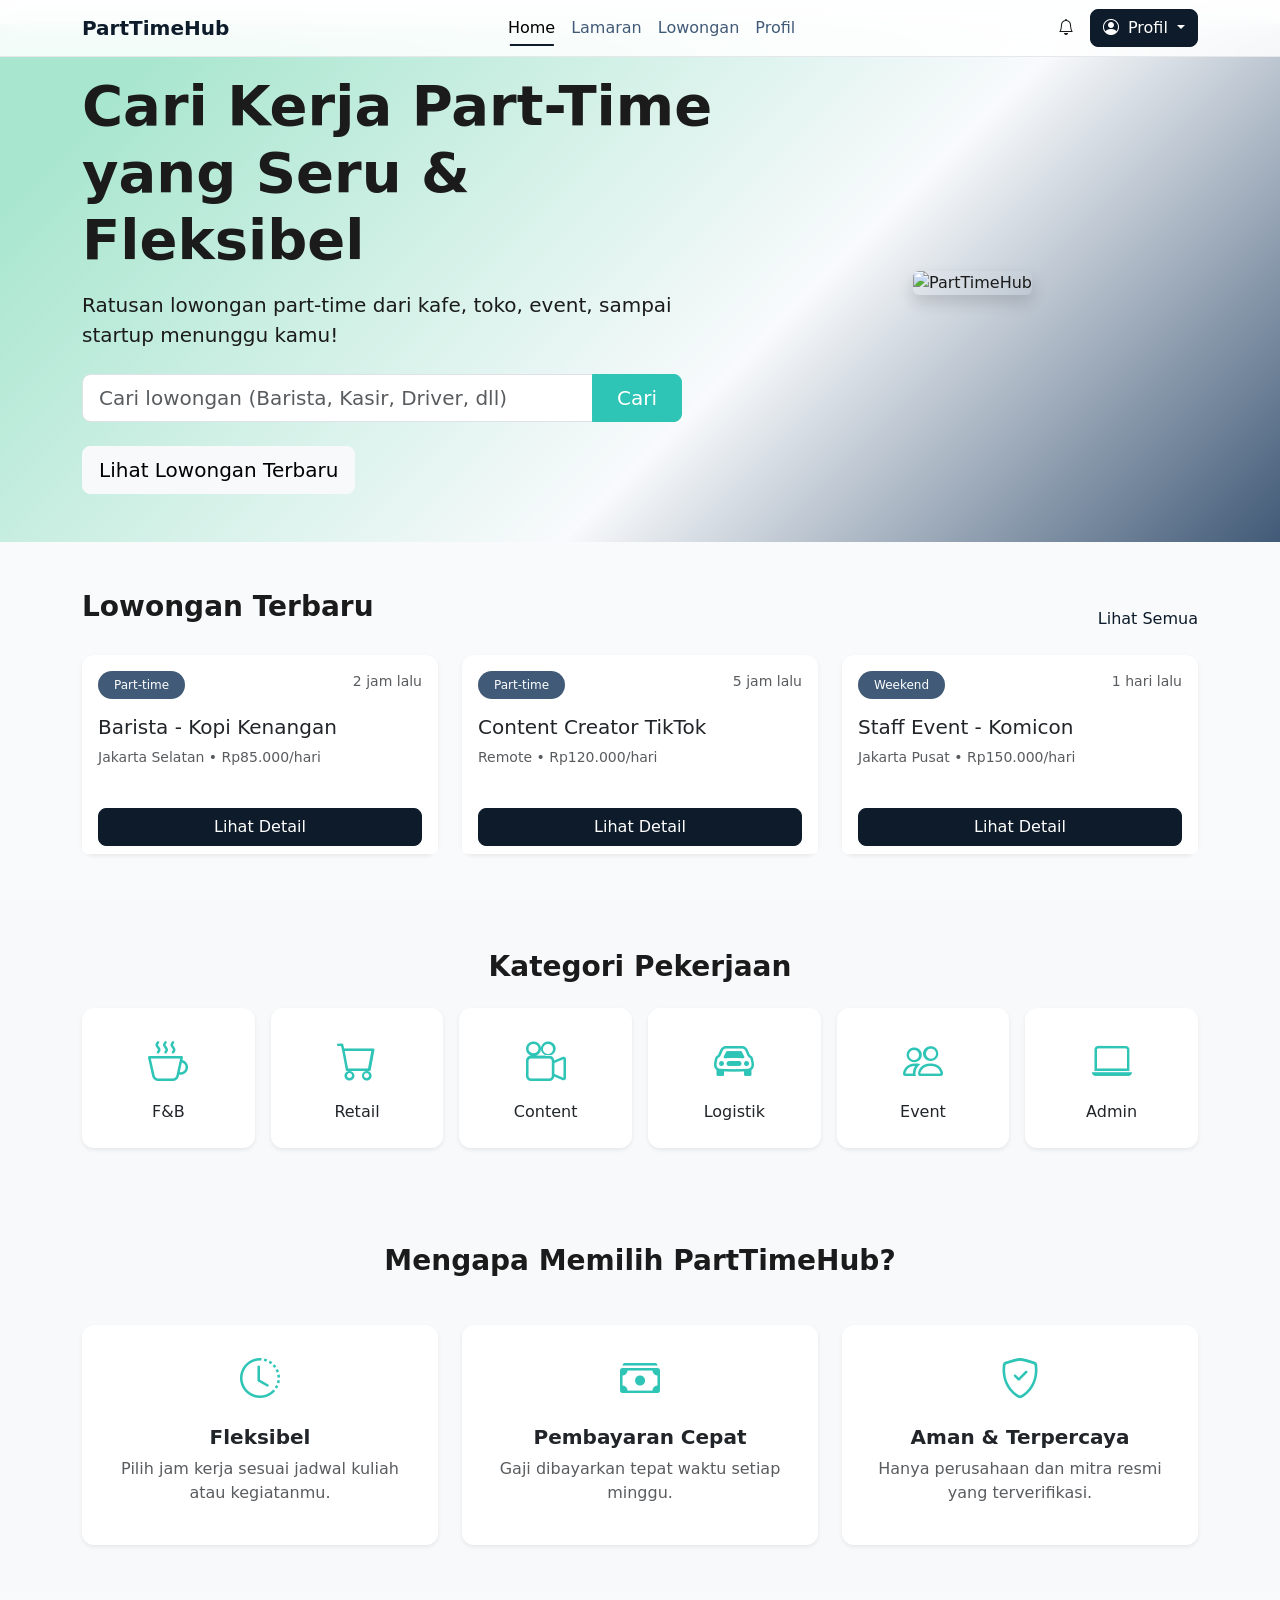
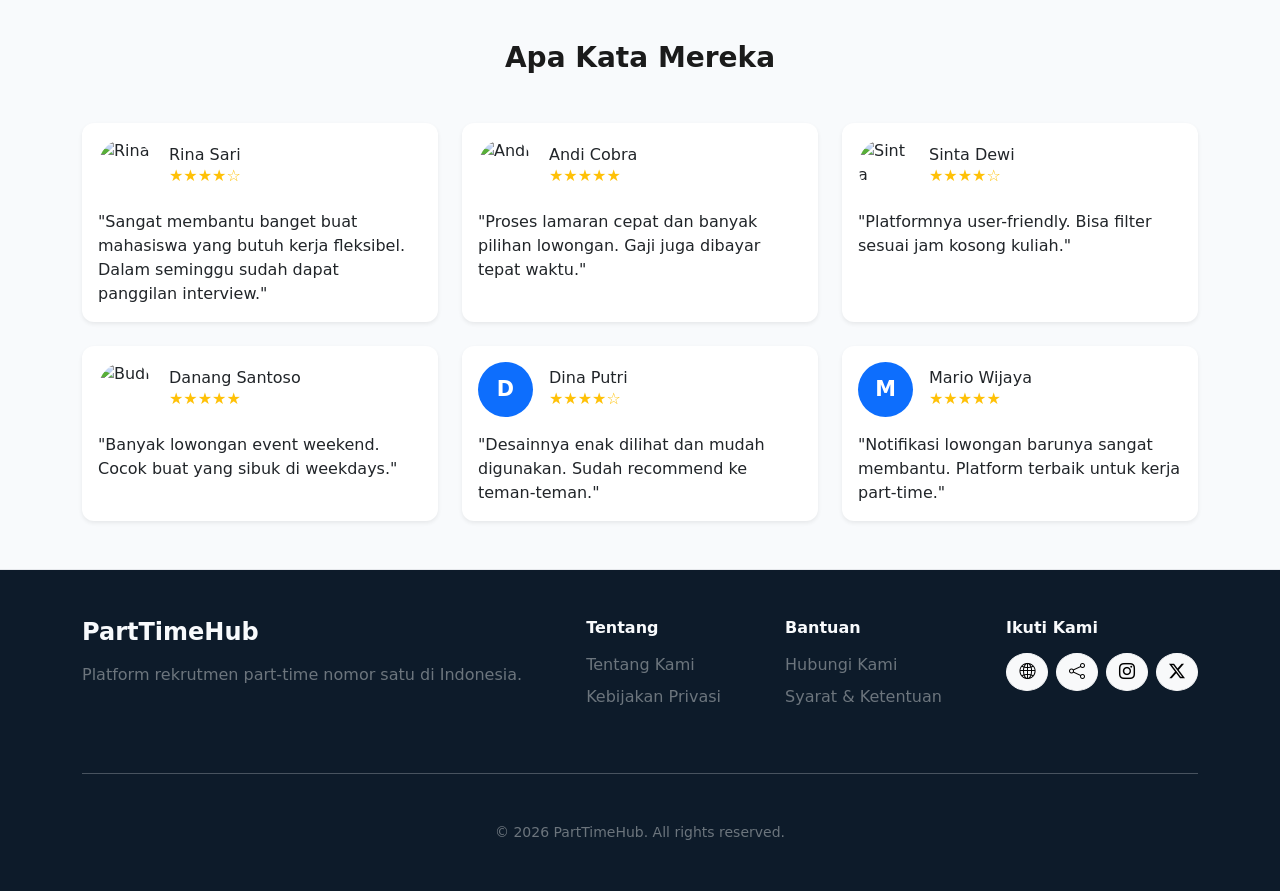
==== commit f5772266: "baru" ====
--- a/homepelamar.html
+++ b/homepelamar.html
@@ -17,15 +17,16 @@
     <link rel="stylesheet" href="style.css" />
   </head>
   <style>
-    .hero {
-      margin-top: 80px;
-      background: linear-gradient(
+    .hero{
+    margin-top: 0;
+    padding: 60px 0;
+    background: linear-gradient(
         135deg,
         var(--accent-light) 10%,
         var(--background) 60%,
         var(--primary-light) 100%
-      );
-    }
+    );
+}
 
     .card:hover {
       transform: translateY(-6px);
--- a/style.css
+++ b/style.css
@@ -567,3 +567,15 @@
     background-color: var(--primary-light);
     color: #fff;
 }
+
+
+.btn-accent {
+  background-color: var(--accent);
+  border-color: var(--accent);
+  color: white;
+}
+
+.card:hover {
+  transform: translateY(-5px);
+  box-shadow: 0 10px 20px rgba(0, 0, 0, 0.08) !important;
+}
